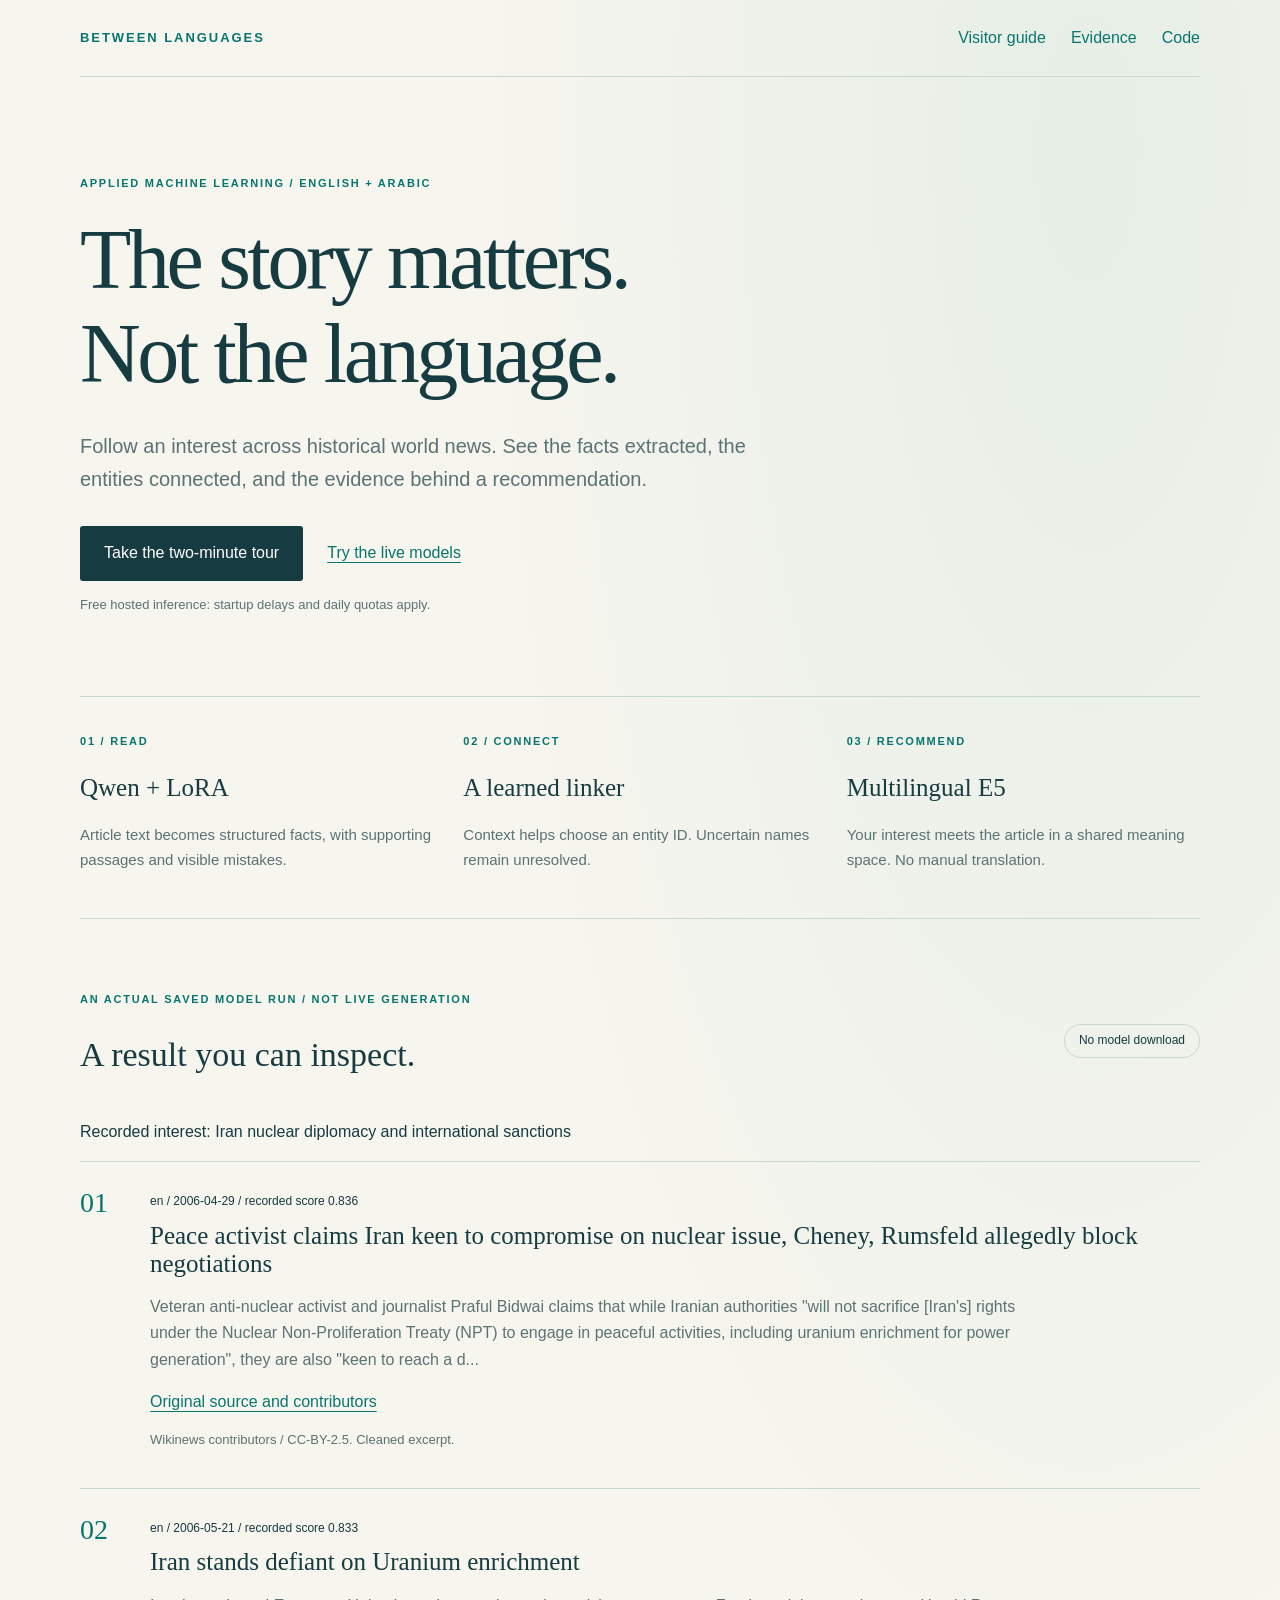
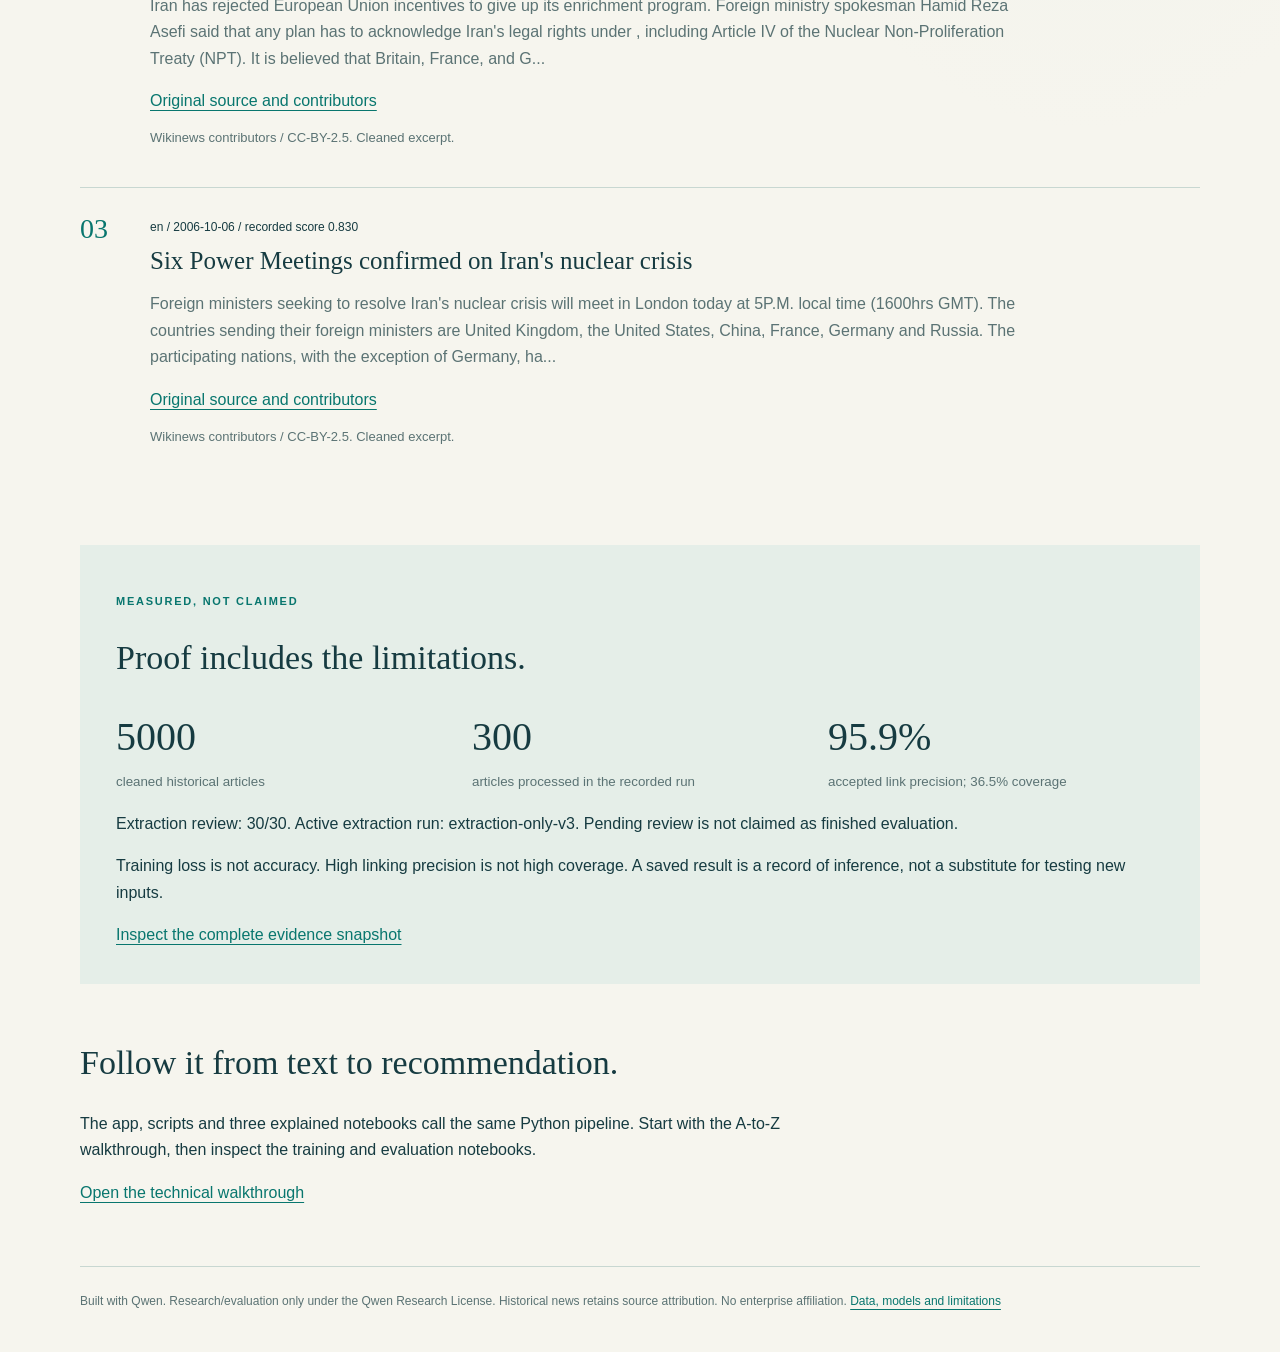
==== docs/index.html @ 4dcbdf32 "Publish evaluated multilingual news research portfolio" ====
<!doctype html>
<html lang="en"><head><meta charset="utf-8"><meta name="viewport" content="width=device-width,initial-scale=1"><meta name="description" content="A traceable English and Arabic news recommendation research project: QLoRA extraction, learned entity linking, multilingual retrieval."><title>Between Languages / News Recommender</title><link rel="stylesheet" href="site.css"></head>
<body><nav><a href="index.html" class="brand">BETWEEN LANGUAGES</a><div><a href="guide.html">Visitor guide</a><a href="evidence.json">Evidence</a><a href="https://github.com/felixhajj/multilingual-news-recommender">Code</a></div></nav>
<main><header class="hero"><p class="eyebrow">Applied machine learning / English + Arabic</p><h1>The story matters.<br>Not the language.</h1><p class="intro">Follow an interest across historical world news. See the facts extracted, the entities connected, and the evidence behind a recommendation.</p><div class="actions"><a class="button" href="guide.html">Take the two-minute tour</a><a id="live" class="secondary" href="#example">See a recorded result</a></div><p id="deployment" class="small">Research/evaluation preview. Live release status is being checked.</p></header>
<section class="route"><article><span>01 / READ</span><h2>Qwen + LoRA</h2><p>Article text becomes structured facts, with supporting passages and visible mistakes.</p></article><article><span>02 / CONNECT</span><h2>A learned linker</h2><p>Context helps choose an entity ID. Uncertain names remain unresolved.</p></article><article><span>03 / RECOMMEND</span><h2>Multilingual E5</h2><p>Your interest meets the article in a shared meaning space. No manual translation.</p></article></section>
<section id="example"><div class="section-head"><div><p class="eyebrow">An actual saved model run / not live generation</p><h2>A result you can inspect.</h2></div><span class="pill">No model download</span></div><p id="interest"></p><div id="results"><p>Loading recorded inference evidence...</p></div></section>
<section class="evidence"><p class="eyebrow">Measured, not claimed</p><h2>Proof includes the limitations.</h2><div id="numbers" class="numbers"></div><p id="status"></p><p>Training loss is not accuracy. High linking precision is not high coverage. A saved result is a record of inference, not a substitute for testing new inputs.</p><a href="evidence.json">Inspect the complete evidence snapshot</a></section>
<section class="closing"><h2>Follow it from text to recommendation.</h2><p>The app, scripts and three explained notebooks call the same Python pipeline. Start with the A-to-Z walkthrough, then inspect the training and evaluation notebooks.</p><a href="guide.html">Open the technical walkthrough</a></section></main>
<footer>Built with Qwen. Research/evaluation only under the Qwen Research License. Historical news retains source attribution. No enterprise affiliation. <a href="model-card.html">Data, models and limitations</a></footer><script src="site.js"></script></body></html>
---- docs/site.css ----
:root{--ink:#163b41;--muted:#5b7374;--paper:#f6f5ee;--teal:#08766e;--line:#c8d7d1;--wash:#e5eee8;--accent:#b8552e}*{box-sizing:border-box}html{scroll-behavior:smooth}body{margin:0;background:radial-gradient(ellipse at 85% 5%,#d7e8df80,transparent 40%),var(--paper);color:var(--ink);font-family:"Trebuchet MS",sans-serif;line-height:1.65}a{color:var(--teal);text-underline-offset:4px}nav,main,footer{max-width:1120px;margin:auto}nav{display:flex;justify-content:space-between;align-items:center;padding:25px 0;border-bottom:1px solid var(--line)}nav div{display:flex;gap:25px}nav a{text-decoration:none}.brand{letter-spacing:.15em;font-size:13px;font-weight:bold}.hero{padding:86px 0 68px;max-width:880px}.eyebrow,.route span{font-size:11px;letter-spacing:.16em;text-transform:uppercase;font-weight:bold;color:var(--teal)}h1,h2,h3{font-family:Georgia,"Times New Roman",serif;font-weight:400;line-height:1.13}h1{font-size:clamp(48px,6.6vw,84px);letter-spacing:-.04em;margin:20px 0 28px}h2{font-size:34px}h3{font-size:25px}.intro{font-size:20px;max-width:670px;color:var(--muted)}.actions{display:flex;gap:24px;align-items:center;margin-top:30px}.button{background:var(--ink);color:white;padding:14px 24px;text-decoration:none;border-radius:3px}.small{font-size:13px;color:var(--muted)}.route{display:grid;grid-template-columns:repeat(3,1fr);border-block:1px solid var(--line);gap:30px;padding:30px 0}.route h2{font-size:25px}.route p{font-size:15px;color:var(--muted)}section{margin-bottom:60px}.section-head{display:flex;align-items:center;justify-content:space-between}.pill{border:1px solid var(--line);padding:6px 14px;border-radius:30px;font-size:12px}.record{display:grid;grid-template-columns:50px 1fr;gap:20px;padding:25px 0;border-top:1px solid var(--line)}.record .position{font:28px Georgia;color:var(--teal)}.record h3{margin:8px 0 15px}.record p{color:var(--muted);max-width:880px}.record small{font-size:12px}.evidence{background:var(--wash);padding:36px}.numbers{display:grid;grid-template-columns:repeat(3,1fr);gap:20px}.number strong{display:block;font:40px Georgia;margin:8px 0}.number small{color:var(--muted)}.closing{max-width:740px}footer{padding:25px 0 40px;border-top:1px solid var(--line);font-size:12px;color:var(--muted)}.document{max-width:870px;padding:50px 0}.document h1{font-size:52px}.document h2{font-size:28px;margin-top:40px}.document table{width:100%;border-collapse:collapse;font-size:14px}.document td,.document th{padding:10px;border-bottom:1px solid var(--line);text-align:left}.document pre{overflow:auto;padding:18px;background:#e7ece6;border-radius:4px}.document code{font-family:Consolas,monospace;font-size:13px}a:focus-visible{outline:3px solid var(--accent);outline-offset:5px}@media(max-width:1180px){nav,main,footer{margin-inline:25px}}@media(max-width:650px){nav{align-items:start;gap:20px}nav div{gap:12px;flex-wrap:wrap;font-size:13px}.hero{padding:50px 0}.route,.numbers{grid-template-columns:1fr}.route{gap:10px}.route article{border-bottom:1px solid var(--line)}.section-head{display:block}.actions{align-items:start;flex-direction:column;gap:12px}.record{grid-template-columns:25px 1fr;gap:12px}.evidence{padding:24px}.document{overflow-wrap:anywhere}.document table{display:block;overflow-x:auto}}@media(prefers-reduced-motion:no-preference){.hero{animation:appear .6s ease-out}@keyframes appear{from{opacity:0;transform:translateY(12px)}to{opacity:1;transform:none}}}
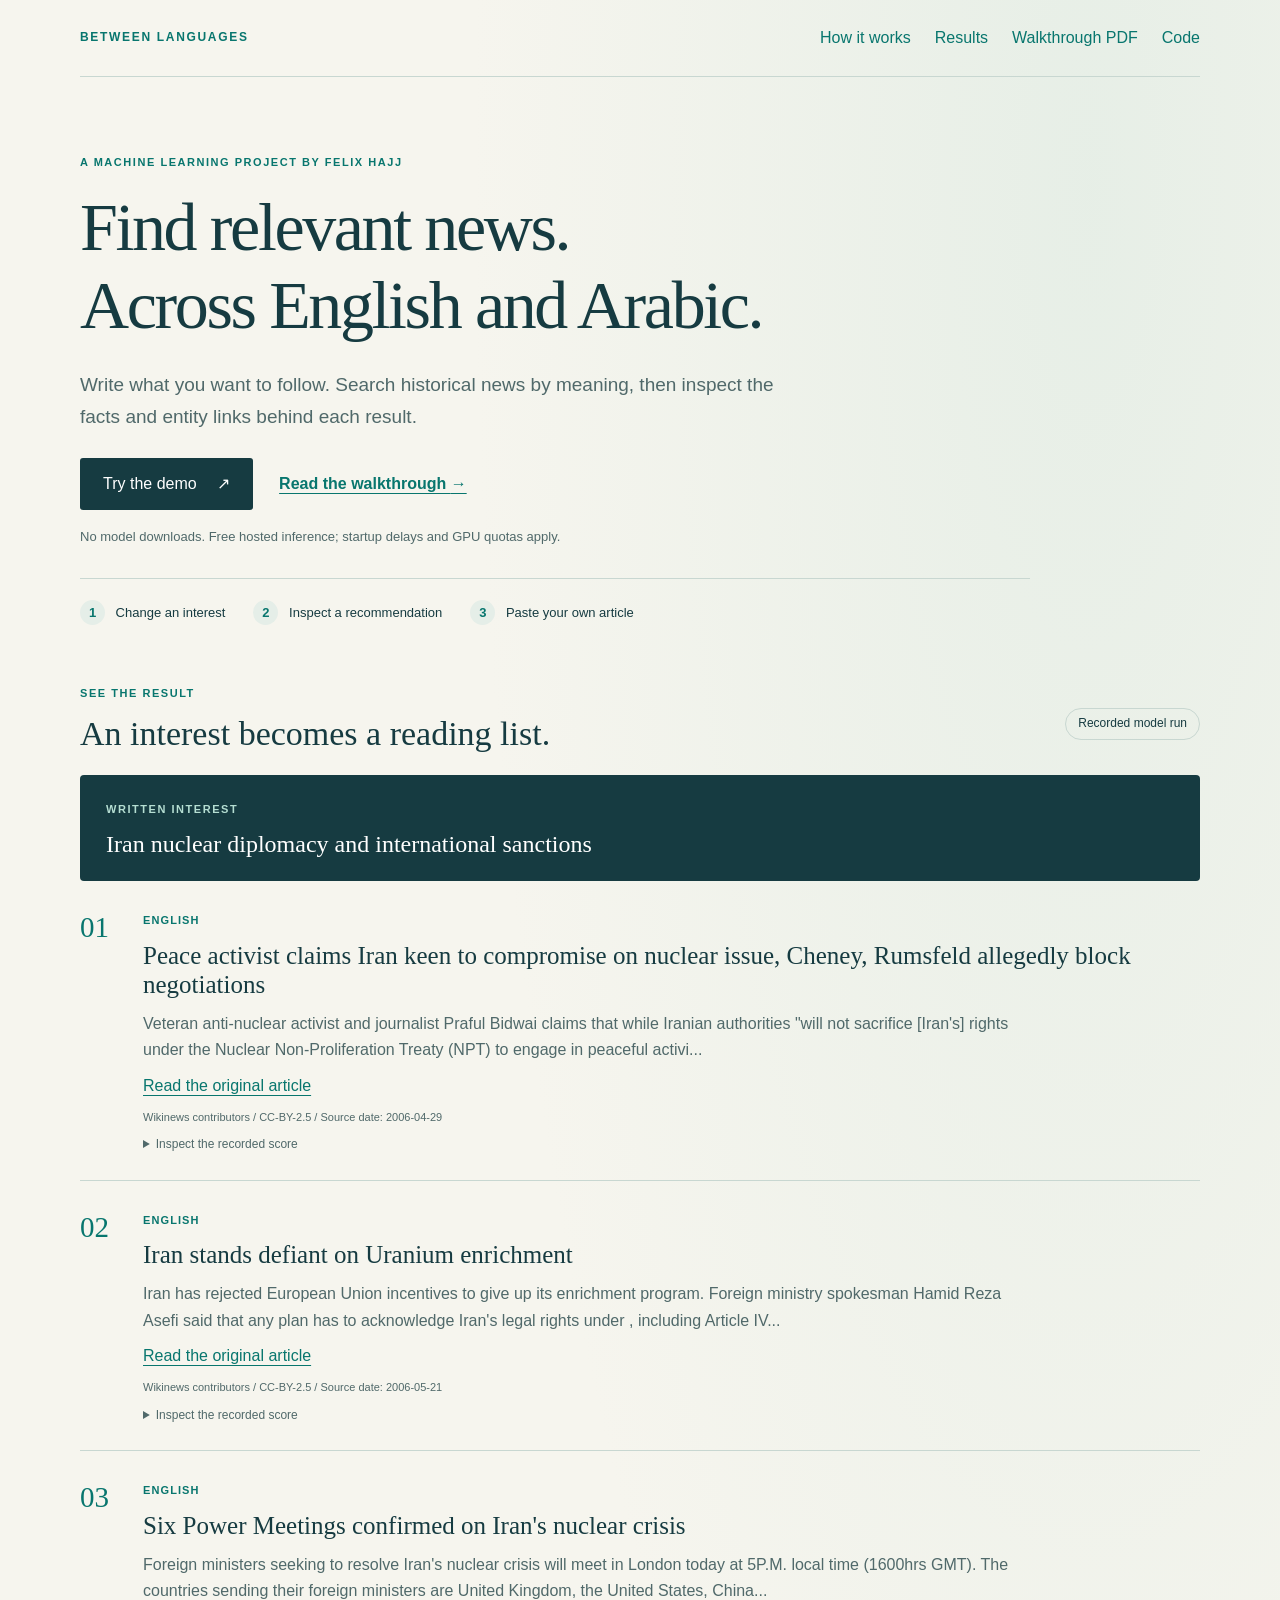
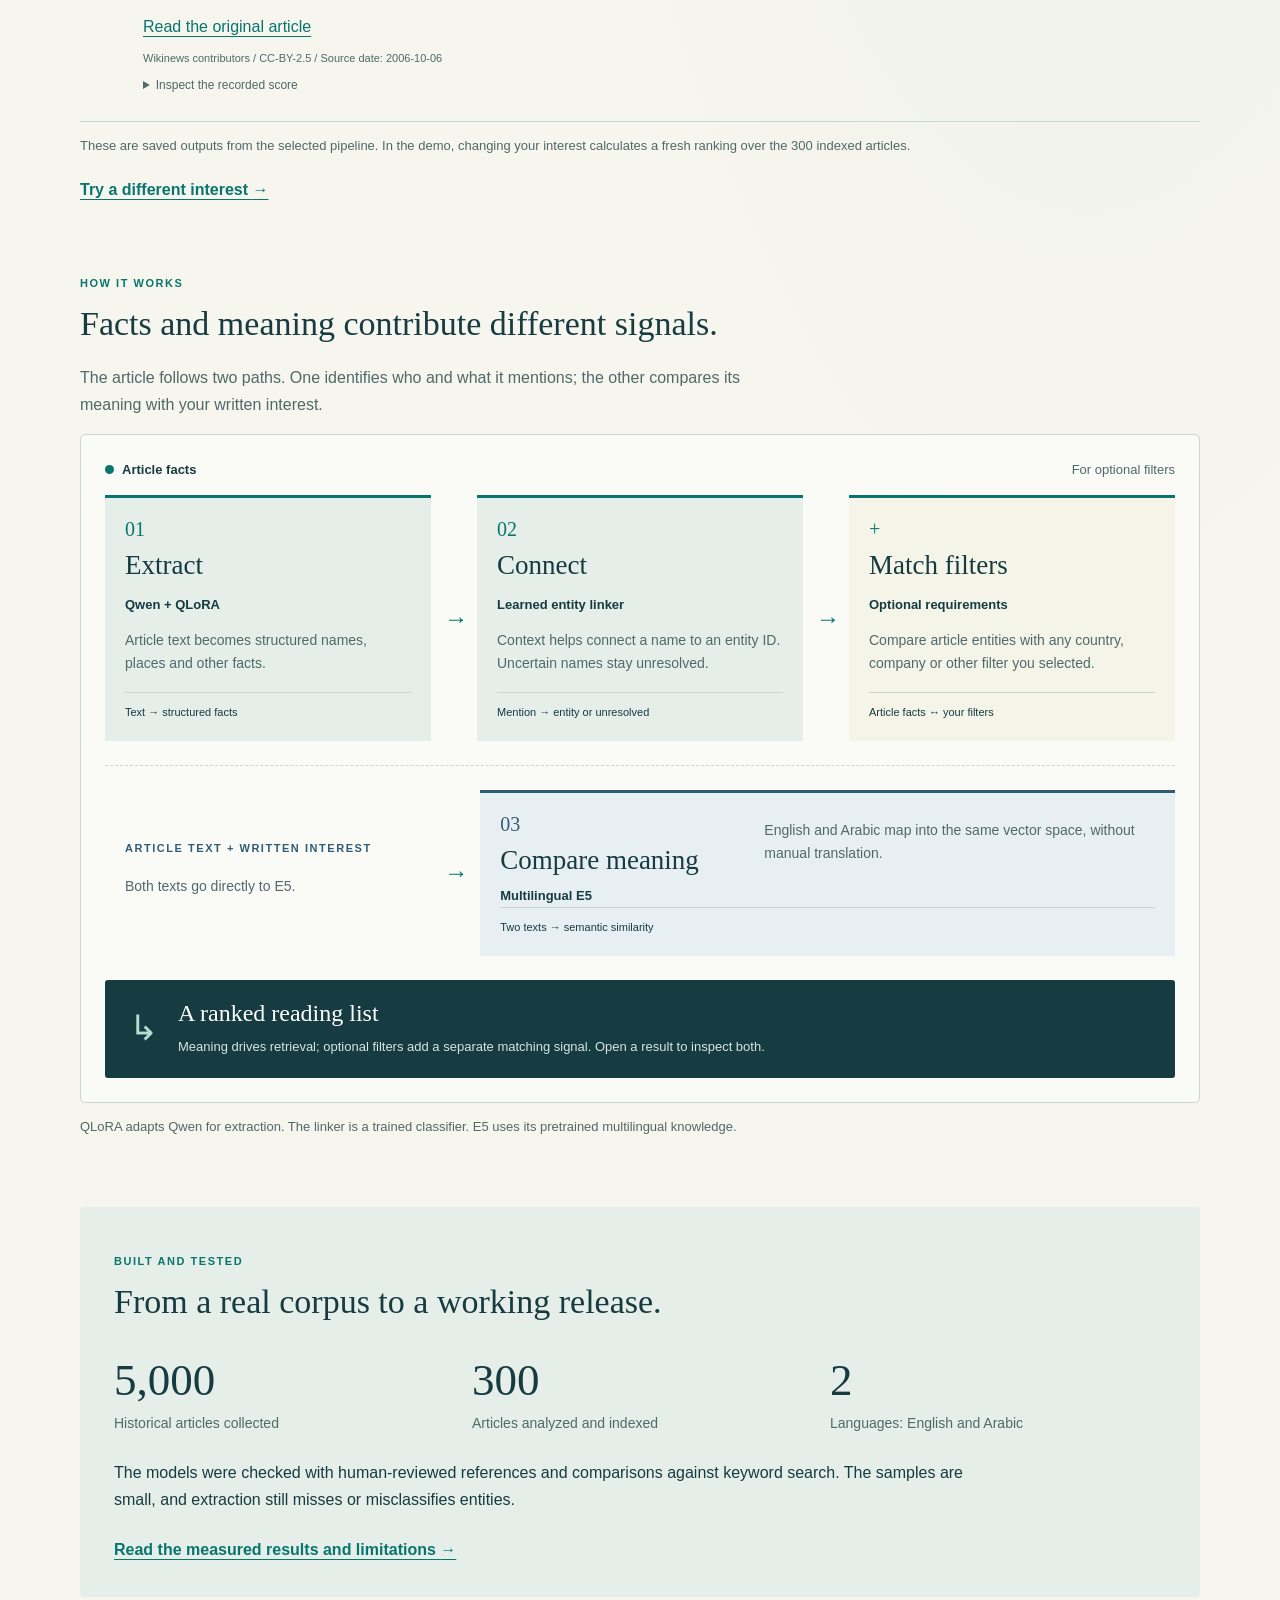
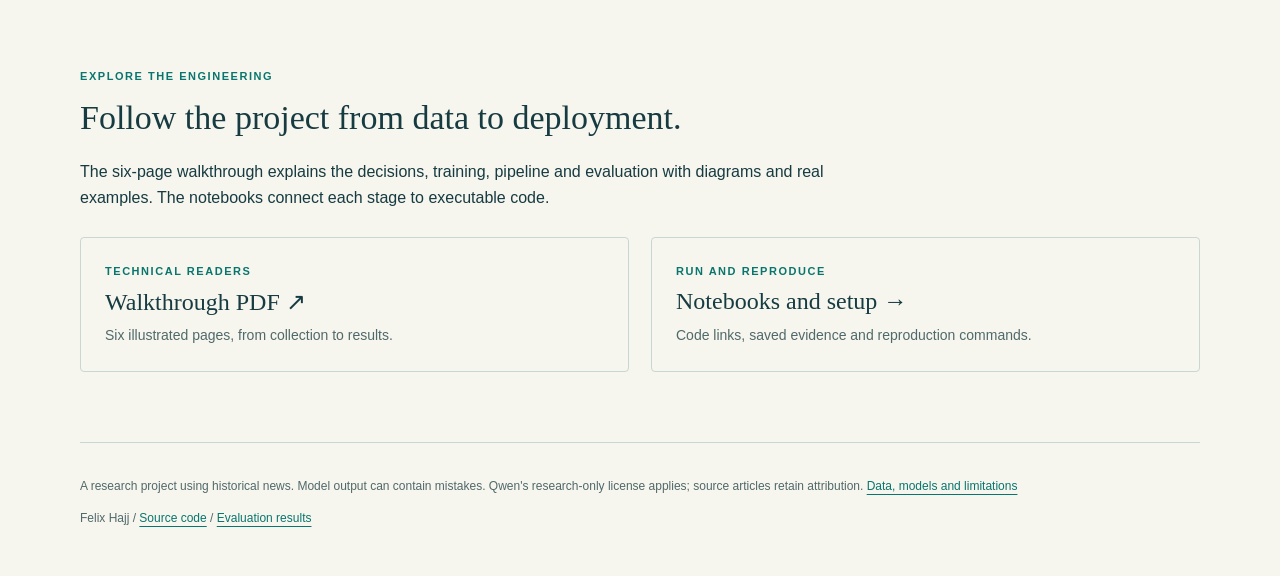
==== commit e00b3771: "Clarify visitor journey and publish evidence-grounded walkthrough" ====
--- a/docs/index.html
+++ b/docs/index.html
@@ -1,9 +1,49 @@
 <!doctype html>
-<html lang="en"><head><meta charset="utf-8"><meta name="viewport" content="width=device-width,initial-scale=1"><meta name="description" content="A traceable English and Arabic news recommendation research project: QLoRA extraction, learned entity linking, multilingual retrieval."><title>Between Languages / News Recommender</title><link rel="stylesheet" href="site.css"></head>
-<body><nav><a href="index.html" class="brand">BETWEEN LANGUAGES</a><div><a href="guide.html">Visitor guide</a><a href="evidence.json">Evidence</a><a href="https://github.com/felixhajj/multilingual-news-recommender">Code</a></div></nav>
-<main><header class="hero"><p class="eyebrow">Applied machine learning / English + Arabic</p><h1>The story matters.<br>Not the language.</h1><p class="intro">Follow an interest across historical world news. See the facts extracted, the entities connected, and the evidence behind a recommendation.</p><div class="actions"><a class="button" href="guide.html">Take the two-minute tour</a><a id="live" class="secondary" href="#example">See a recorded result</a></div><p id="deployment" class="small">Research/evaluation preview. Live release status is being checked.</p></header>
-<section class="route"><article><span>01 / READ</span><h2>Qwen + LoRA</h2><p>Article text becomes structured facts, with supporting passages and visible mistakes.</p></article><article><span>02 / CONNECT</span><h2>A learned linker</h2><p>Context helps choose an entity ID. Uncertain names remain unresolved.</p></article><article><span>03 / RECOMMEND</span><h2>Multilingual E5</h2><p>Your interest meets the article in a shared meaning space. No manual translation.</p></article></section>
-<section id="example"><div class="section-head"><div><p class="eyebrow">An actual saved model run / not live generation</p><h2>A result you can inspect.</h2></div><span class="pill">No model download</span></div><p id="interest"></p><div id="results"><p>Loading recorded inference evidence...</p></div></section>
-<section class="evidence"><p class="eyebrow">Measured, not claimed</p><h2>Proof includes the limitations.</h2><div id="numbers" class="numbers"></div><p id="status"></p><p>Training loss is not accuracy. High linking precision is not high coverage. A saved result is a record of inference, not a substitute for testing new inputs.</p><a href="evidence.json">Inspect the complete evidence snapshot</a></section>
-<section class="closing"><h2>Follow it from text to recommendation.</h2><p>The app, scripts and three explained notebooks call the same Python pipeline. Start with the A-to-Z walkthrough, then inspect the training and evaluation notebooks.</p><a href="guide.html">Open the technical walkthrough</a></section></main>
-<footer>Built with Qwen. Research/evaluation only under the Qwen Research License. Historical news retains source attribution. No enterprise affiliation. <a href="model-card.html">Data, models and limitations</a></footer><script src="site.js"></script></body></html>
+<html lang="en">
+<head>
+  <meta charset="utf-8"><meta name="viewport" content="width=device-width,initial-scale=1">
+  <meta name="description" content="An English-Arabic news recommender built with fine-tuned Qwen extraction, learned entity linking and multilingual E5 retrieval. Try the models and explore the measured results.">
+  <title>Between Languages / Multilingual News Recommender</title><link rel="stylesheet" href="site.css">
+</head>
+<body>
+<a class="skip" href="#main">Skip to content</a>
+<nav aria-label="Main navigation"><a href="index.html" class="brand">BETWEEN LANGUAGES</a><div><a href="#how">How it works</a><a href="results.html">Results</a><a href="walkthrough.pdf">Walkthrough PDF</a><a href="https://github.com/felixhajj/multilingual-news-recommender">Code</a></div></nav>
+<main id="main">
+  <header class="hero">
+    <p class="eyebrow">A machine learning project by Felix Hajj</p><h1>Find relevant news.<br>Across English and Arabic.</h1>
+    <p class="intro">Write what you want to follow. Search historical news by meaning, then inspect the facts and entity links behind each result.</p>
+    <div class="actions"><a class="button" href="https://huggingface.co/spaces/felixhajj/multilingual-news-recommender">Try the demo <span aria-hidden="true">&#8599;</span></a><a class="secondary" href="walkthrough.pdf">Read the walkthrough <span aria-hidden="true">&#8594;</span></a></div>
+    <p class="small">No model downloads. Free hosted inference; startup delays and GPU quotas apply.</p>
+    <div class="visitor-route" aria-label="What to try"><span><b>1</b> Change an interest</span><span><b>2</b> Inspect a recommendation</span><span><b>3</b> Paste your own article</span></div>
+  </header>
+  <section id="example" aria-labelledby="example-title">
+    <div class="section-head"><div><p class="eyebrow">See the result</p><h2 id="example-title">An interest becomes a reading list.</h2></div><span class="pill">Recorded model run</span></div>
+    <div class="interest-card"><span class="eyebrow">Written interest</span><p id="interest">Iran nuclear diplomacy and international sanctions</p></div>
+    <div id="results" class="recommendations">
+      <article class="record"><span class="position">01</span><div><h3>Peace activist claims Iran keen to compromise on nuclear issue, Cheney, Rumsfeld allegedly block negotiations</h3><p>A historical article returned for this interest.</p><a href="https://en.wikinews.org/wiki?curid=39534">Read the original article</a><p class="small">Wikinews contributors / CC-BY-2.5</p></div></article>
+      <article class="record"><span class="position">02</span><div><h3>Iran stands defiant on Uranium enrichment</h3><a href="https://en.wikinews.org/wiki?curid=41259">Read the original article</a><p class="small">Wikinews contributors / CC-BY-2.5</p></div></article>
+      <article class="record"><span class="position">03</span><div><h3>Six Power Meetings confirmed on Iran's nuclear crisis</h3><a href="https://en.wikinews.org/wiki?curid=51757">Read the original article</a><p class="small">Wikinews contributors / CC-BY-2.5</p></div></article>
+    </div>
+    <p class="small">These are saved outputs from the selected pipeline. In the demo, changing your interest calculates a fresh ranking over the 300 indexed articles.</p>
+    <a class="text-action" href="https://huggingface.co/spaces/felixhajj/multilingual-news-recommender">Try a different interest <span aria-hidden="true">&#8594;</span></a>
+  </section>
+  <section id="how" aria-labelledby="how-title">
+    <p class="eyebrow">How it works</p><h2 id="how-title">Facts and meaning contribute different signals.</h2><p class="section-intro">The article follows two paths. One identifies who and what it mentions; the other compares its meaning with your written interest.</p>
+    <div class="pipeline" aria-label="Article facts feed optional filter matching. Article text and the written interest independently feed E5. Both signals contribute to ranking.">
+      <div class="path-label"><span class="path-dot facts-dot"></span> Article facts <span class="small">For optional filters</span></div>
+      <div class="fact-path">
+        <article class="stage"><span class="stage-number">01</span><h3>Extract</h3><strong>Qwen + QLoRA</strong><p>Article text becomes structured names, places and other facts.</p><span class="stage-output">Text &#8594; structured facts</span></article>
+        <span class="flow-arrow" aria-hidden="true">&#8594;</span>
+        <article class="stage"><span class="stage-number">02</span><h3>Connect</h3><strong>Learned entity linker</strong><p>Context helps connect a name to an entity ID. Uncertain names stay unresolved.</p><span class="stage-output">Mention &#8594; entity or unresolved</span></article>
+        <span class="flow-arrow" aria-hidden="true">&#8594;</span>
+        <article class="stage filter-stage"><span class="stage-number">+</span><h3>Match filters</h3><strong>Optional requirements</strong><p>Compare article entities with any country, company or other filter you selected.</p><span class="stage-output">Article facts &#8596; your filters</span></article>
+      </div>
+      <div class="meaning-path"><div class="meaning-input"><span class="eyebrow">Article text + written interest</span><p>Both texts go directly to E5.</p></div><span class="flow-arrow" aria-hidden="true">&#8594;</span><article class="stage semantic-stage"><span class="stage-number">03</span><h3>Compare meaning</h3><strong>Multilingual E5</strong><p>English and Arabic map into the same vector space, without manual translation.</p><span class="stage-output">Two texts &#8594; semantic similarity</span></article></div>
+      <div class="ranking-output"><span class="merge-symbol" aria-hidden="true">&#8627;</span><div><strong>A ranked reading list</strong><p>Meaning drives retrieval; optional filters add a separate matching signal. Open a result to inspect both.</p></div></div>
+    </div><p class="small">QLoRA adapts Qwen for extraction. The linker is a trained classifier. E5 uses its pretrained multilingual knowledge.</p>
+  </section>
+  <section class="evidence" aria-labelledby="evidence-title"><p class="eyebrow">Built and tested</p><h2 id="evidence-title">From a real corpus to a working release.</h2><div class="numbers"><div class="number"><strong id="corpus-count">5,000</strong><span>Historical articles collected</span></div><div class="number"><strong id="release-count">300</strong><span>Articles analyzed and indexed</span></div><div class="number"><strong>2</strong><span>Languages: English and Arabic</span></div></div><p>The models were checked with human-reviewed references and comparisons against keyword search. The samples are small, and extraction still misses or misclassifies entities.</p><a class="text-action" href="results.html">Read the measured results and limitations <span aria-hidden="true">&#8594;</span></a></section>
+  <section class="closing" aria-labelledby="explore-title"><p class="eyebrow">Explore the engineering</p><h2 id="explore-title">Follow the project from data to deployment.</h2><p>The six-page walkthrough explains the decisions, training, pipeline and evaluation with diagrams and real examples. The notebooks connect each stage to executable code.</p><div class="explore-grid"><a class="explore-card" href="walkthrough.pdf"><span class="eyebrow">Technical readers</span><strong>Walkthrough PDF <span aria-hidden="true">&#8599;</span></strong><span>Six illustrated pages, from collection to results.</span></a><a class="explore-card" href="guide.html"><span class="eyebrow">Run and reproduce</span><strong>Notebooks and setup <span aria-hidden="true">&#8594;</span></strong><span>Code links, saved evidence and reproduction commands.</span></a></div></section>
+</main>
+<footer><p>A research project using historical news. Model output can contain mistakes. Qwen's research-only license applies; source articles retain attribution. <a href="model-card.html">Data, models and limitations</a></p><p>Felix Hajj / <a href="https://github.com/felixhajj/multilingual-news-recommender">Source code</a> / <a href="results.html">Evaluation results</a></p></footer><script src="site.js"></script>
+</body></html>
--- a/docs/site.css
+++ b/docs/site.css
@@ -1 +1 @@
-:root{--ink:#163b41;--muted:#5b7374;--paper:#f6f5ee;--teal:#08766e;--line:#c8d7d1;--wash:#e5eee8;--accent:#b8552e}*{box-sizing:border-box}html{scroll-behavior:smooth}body{margin:0;background:radial-gradient(ellipse at 85% 5%,#d7e8df80,transparent 40%),var(--paper);color:var(--ink);font-family:"Trebuchet MS",sans-serif;line-height:1.65}a{color:var(--teal);text-underline-offset:4px}nav,main,footer{max-width:1120px;margin:auto}nav{display:flex;justify-content:space-between;align-items:center;padding:25px 0;border-bottom:1px solid var(--line)}nav div{display:flex;gap:25px}nav a{text-decoration:none}.brand{letter-spacing:.15em;font-size:13px;font-weight:bold}.hero{padding:86px 0 68px;max-width:880px}.eyebrow,.route span{font-size:11px;letter-spacing:.16em;text-transform:uppercase;font-weight:bold;color:var(--teal)}h1,h2,h3{font-family:Georgia,"Times New Roman",serif;font-weight:400;line-height:1.13}h1{font-size:clamp(48px,6.6vw,84px);letter-spacing:-.04em;margin:20px 0 28px}h2{font-size:34px}h3{font-size:25px}.intro{font-size:20px;max-width:670px;color:var(--muted)}.actions{display:flex;gap:24px;align-items:center;margin-top:30px}.button{background:var(--ink);color:white;padding:14px 24px;text-decoration:none;border-radius:3px}.small{font-size:13px;color:var(--muted)}.route{display:grid;grid-template-columns:repeat(3,1fr);border-block:1px solid var(--line);gap:30px;padding:30px 0}.route h2{font-size:25px}.route p{font-size:15px;color:var(--muted)}section{margin-bottom:60px}.section-head{display:flex;align-items:center;justify-content:space-between}.pill{border:1px solid var(--line);padding:6px 14px;border-radius:30px;font-size:12px}.record{display:grid;grid-template-columns:50px 1fr;gap:20px;padding:25px 0;border-top:1px solid var(--line)}.record .position{font:28px Georgia;color:var(--teal)}.record h3{margin:8px 0 15px}.record p{color:var(--muted);max-width:880px}.record small{font-size:12px}.evidence{background:var(--wash);padding:36px}.numbers{display:grid;grid-template-columns:repeat(3,1fr);gap:20px}.number strong{display:block;font:40px Georgia;margin:8px 0}.number small{color:var(--muted)}.closing{max-width:740px}footer{padding:25px 0 40px;border-top:1px solid var(--line);font-size:12px;color:var(--muted)}.document{max-width:870px;padding:50px 0}.document h1{font-size:52px}.document h2{font-size:28px;margin-top:40px}.document table{width:100%;border-collapse:collapse;font-size:14px}.document td,.document th{padding:10px;border-bottom:1px solid var(--line);text-align:left}.document pre{overflow:auto;padding:18px;background:#e7ece6;border-radius:4px}.document code{font-family:Consolas,monospace;font-size:13px}a:focus-visible{outline:3px solid var(--accent);outline-offset:5px}@media(max-width:1180px){nav,main,footer{margin-inline:25px}}@media(max-width:650px){nav{align-items:start;gap:20px}nav div{gap:12px;flex-wrap:wrap;font-size:13px}.hero{padding:50px 0}.route,.numbers{grid-template-columns:1fr}.route{gap:10px}.route article{border-bottom:1px solid var(--line)}.section-head{display:block}.actions{align-items:start;flex-direction:column;gap:12px}.record{grid-template-columns:25px 1fr;gap:12px}.evidence{padding:24px}.document{overflow-wrap:anywhere}.document table{display:block;overflow-x:auto}}@media(prefers-reduced-motion:no-preference){.hero{animation:appear .6s ease-out}@keyframes appear{from{opacity:0;transform:translateY(12px)}to{opacity:1;transform:none}}}
+:root{--ink:#163b41;--muted:#50696a;--paper:#f6f5ee;--teal:#08766e;--line:#c8d7d1;--wash:#e5eee8;--accent:#a44725;--semantic:#315c75;--semantic-wash:#e8eff3}*{box-sizing:border-box}html{scroll-behavior:smooth;scroll-padding-top:24px}body{margin:0;background:radial-gradient(ellipse at 85% 5%,#d7e8df80,transparent 40%),var(--paper);color:var(--ink);font-family:"Trebuchet MS",sans-serif;line-height:1.65}a{color:var(--teal);text-underline-offset:4px}nav,main,footer{max-width:1120px;margin:auto}nav{display:flex;justify-content:space-between;align-items:center;gap:25px;padding:25px 0;border-bottom:1px solid var(--line)}nav div{display:flex;gap:24px;flex-wrap:wrap}nav a{text-decoration:none}.brand{letter-spacing:.14em;font-size:12px;font-weight:bold}.hero{padding:65px 0 48px;max-width:950px}.eyebrow{font-size:11px;letter-spacing:.14em;text-transform:uppercase;font-weight:bold;color:var(--teal)}h1,h2,h3{font-family:Georgia,"Times New Roman",serif;font-weight:400;line-height:1.16}h1{font-size:clamp(39px,5.7vw,68px);letter-spacing:-.035em;margin:16px 0 24px}h2{font-size:34px;margin:12px 0 22px}h3{font-size:25px}.intro{font-size:19px;max-width:700px;color:var(--muted)}.actions{display:flex;gap:26px;align-items:center;margin:26px 0 16px}.button{background:var(--ink);color:white;padding:13px 23px;text-decoration:none;border-radius:3px;white-space:nowrap}.button span{margin-left:16px}.secondary{font-weight:bold}.small{font-size:13px;color:var(--muted)}.visitor-route{display:flex;gap:28px;flex-wrap:wrap;border-top:1px solid var(--line);margin-top:30px;padding-top:21px;font-size:13px}.visitor-route b{display:inline-grid;place-items:center;background:var(--wash);width:25px;height:25px;border-radius:50%;margin-right:7px;color:var(--teal)}section{margin-bottom:70px}.section-head{display:flex;gap:20px;align-items:center;justify-content:space-between}.pill{border:1px solid var(--line);padding:5px 12px;border-radius:30px;font-size:12px;white-space:nowrap}.interest-card{background:var(--ink);color:white;padding:20px 26px;border-radius:4px}.interest-card .eyebrow{color:#b5ded2}.interest-card p{font:24px/1.4 Georgia,serif;margin:6px 0 0}.record{display:grid;grid-template-columns:45px 1fr;gap:18px;padding:25px 0;border-bottom:1px solid var(--line)}.record .position{font:29px Georgia;color:var(--teal);padding-top:5px}.record h3{margin:8px 0 12px;font-size:25px}.record p{color:var(--muted);max-width:890px;margin:9px 0}.record small{font-size:11px;letter-spacing:.1em;color:var(--teal);font-weight:bold}.record .attribution{font-size:11px}.score-detail{font-size:12px;margin-top:8px}.score-detail summary{cursor:pointer;color:var(--muted)}.score-detail p{max-width:760px}.text-action{font-weight:bold;display:inline-block;margin-top:8px}.section-intro{max-width:720px;color:var(--muted)}.pipeline{border:1px solid var(--line);border-radius:5px;padding:24px;background:#ffffff70}.path-label{display:flex;gap:8px;align-items:center;font-size:13px;font-weight:bold;margin-bottom:15px}.path-label .small{margin-left:auto;font-weight:normal}.path-dot{width:9px;height:9px;border-radius:50%;display:inline-block}.facts-dot{background:var(--teal)}.fact-path{display:grid;grid-template-columns:1fr 20px 1fr 20px 1fr;gap:13px;align-items:stretch}.stage{padding:20px;background:var(--wash);border-top:3px solid var(--teal);position:relative;min-width:0}.stage-number{display:block;font:20px Georgia;color:var(--teal)}.stage h3{font-size:27px;margin:9px 0}.stage strong{font-size:13px}.stage p{font-size:14px;line-height:1.6;color:var(--muted);margin:12px 0 18px}.stage-output{display:block;border-top:1px solid var(--line);padding-top:10px;font-size:11px}.flow-arrow{align-self:center;text-align:center;color:var(--teal);font-size:24px}.filter-stage{background:#f4f4e9}.meaning-path{display:grid;grid-template-columns:1fr 20px 2.15fr;align-items:center;gap:16px;border-top:1px dashed var(--line);margin-top:24px;padding-top:24px}.meaning-input{padding:18px 20px}.meaning-input p{font-size:14px;color:var(--muted)}.meaning-input .eyebrow{color:var(--semantic)}.semantic-stage{background:var(--semantic-wash);border-top-color:var(--semantic);display:grid;grid-template-columns:1fr 1.6fr;column-gap:20px}.semantic-stage .stage-number{color:var(--semantic);grid-row:1}.semantic-stage h3{grid-column:1}.semantic-stage strong{grid-column:1}.semantic-stage p{grid-column:2;grid-row:1/4;margin:6px 0}.semantic-stage .stage-output{grid-column:1/3}.ranking-output{background:var(--ink);color:white;display:flex;align-items:center;gap:20px;padding:20px 24px;margin-top:24px;border-radius:3px}.ranking-output strong{font:24px Georgia}.ranking-output p{font-size:13px;color:#d6e5e1;margin:7px 0 0}.merge-symbol{font:35px Georgia;color:#b5ded2}.evidence{background:var(--wash);padding:34px;border-radius:4px}.evidence>p:not(.eyebrow){max-width:850px}.numbers{display:grid;grid-template-columns:repeat(3,1fr);gap:22px;margin-bottom:24px}.number strong{display:block;font:45px Georgia;margin:10px 0 4px}.number span{color:var(--muted);font-size:14px}.closing>p{max-width:750px}.explore-grid{display:grid;grid-template-columns:1fr 1fr;gap:22px;margin-top:25px}.explore-card{border:1px solid var(--line);border-radius:4px;padding:24px;display:grid;gap:8px;text-decoration:none}.explore-card strong{font:24px Georgia;color:var(--ink)}.explore-card>span:last-child{font-size:14px;color:var(--muted)}.explore-card:hover{background:var(--wash)}footer{padding:22px 0 35px;border-top:1px solid var(--line);font-size:12px;color:var(--muted)}footer p{max-width:950px}.document{max-width:900px;padding:45px 0}.document h1{font-size:48px}.document h2{font-size:27px;margin-top:35px}.document h3{font-size:22px}.document table{width:100%;border-collapse:collapse;font-size:14px;line-height:1.5}.document td,.document th{padding:11px;border-bottom:1px solid var(--line);text-align:left}.document th{background:var(--wash)}.document pre{overflow:auto;padding:18px;background:#e7ece6;border-radius:4px}.document code{font-family:Consolas,monospace;font-size:13px}.document blockquote{border-left:3px solid var(--teal);margin:20px 0;padding:1px 20px;color:var(--muted)}a:focus-visible,summary:focus-visible{outline:3px solid var(--accent);outline-offset:5px}.skip{position:absolute;left:20px;top:-60px;background:var(--ink);color:white;padding:10px 20px;z-index:10}.skip:focus{top:10px}@media(max-width:1180px){nav,main,footer{margin-inline:25px}}@media(max-width:760px){nav{align-items:start;gap:18px}nav div{gap:10px 16px;font-size:12px;max-width:65%}.hero{padding:38px 0 34px}.intro{font-size:17px}.fact-path{grid-template-columns:1fr}.flow-arrow{transform:rotate(90deg);margin:0}.meaning-path{grid-template-columns:1fr}.meaning-input{padding:10px 0 0}.semantic-stage{display:block}.semantic-stage p{margin:12px 0}.numbers{gap:14px}.number strong{font-size:36px}.number span{font-size:12px}.section-head{align-items:start;flex-direction:column;gap:0}.section-head .pill{margin:0 0 18px}.visitor-route{gap:10px 18px}.explore-grid{grid-template-columns:1fr}.evidence{padding:25px}.pipeline{padding:18px}.path-label{flex-wrap:wrap}.path-label .small{margin-left:0}.document{overflow-wrap:anywhere}.document table{display:block;overflow-x:auto}section{margin-bottom:50px}}@media(max-width:450px){nav,main,footer{margin-inline:20px}h1{font-size:39px}h2{font-size:29px}.actions{gap:15px;align-items:start;flex-direction:column}.record{grid-template-columns:24px 1fr;gap:12px}.record h3{font-size:22px}.record .position{font-size:24px}.interest-card{padding:18px}.interest-card p{font-size:21px}.numbers{grid-template-columns:1fr}.number{display:flex;align-items:center;gap:18px}.number strong{min-width:90px;font-size:34px}.number span{font-size:13px}.ranking-output{padding:18px;gap:13px}.document h1{font-size:38px}}@media(prefers-reduced-motion:no-preference){.hero{animation:appear .5s ease-out}@keyframes appear{from{opacity:0;transform:translateY(9px)}to{opacity:1;transform:none}}}@media(prefers-reduced-motion:reduce){html{scroll-behavior:auto}}
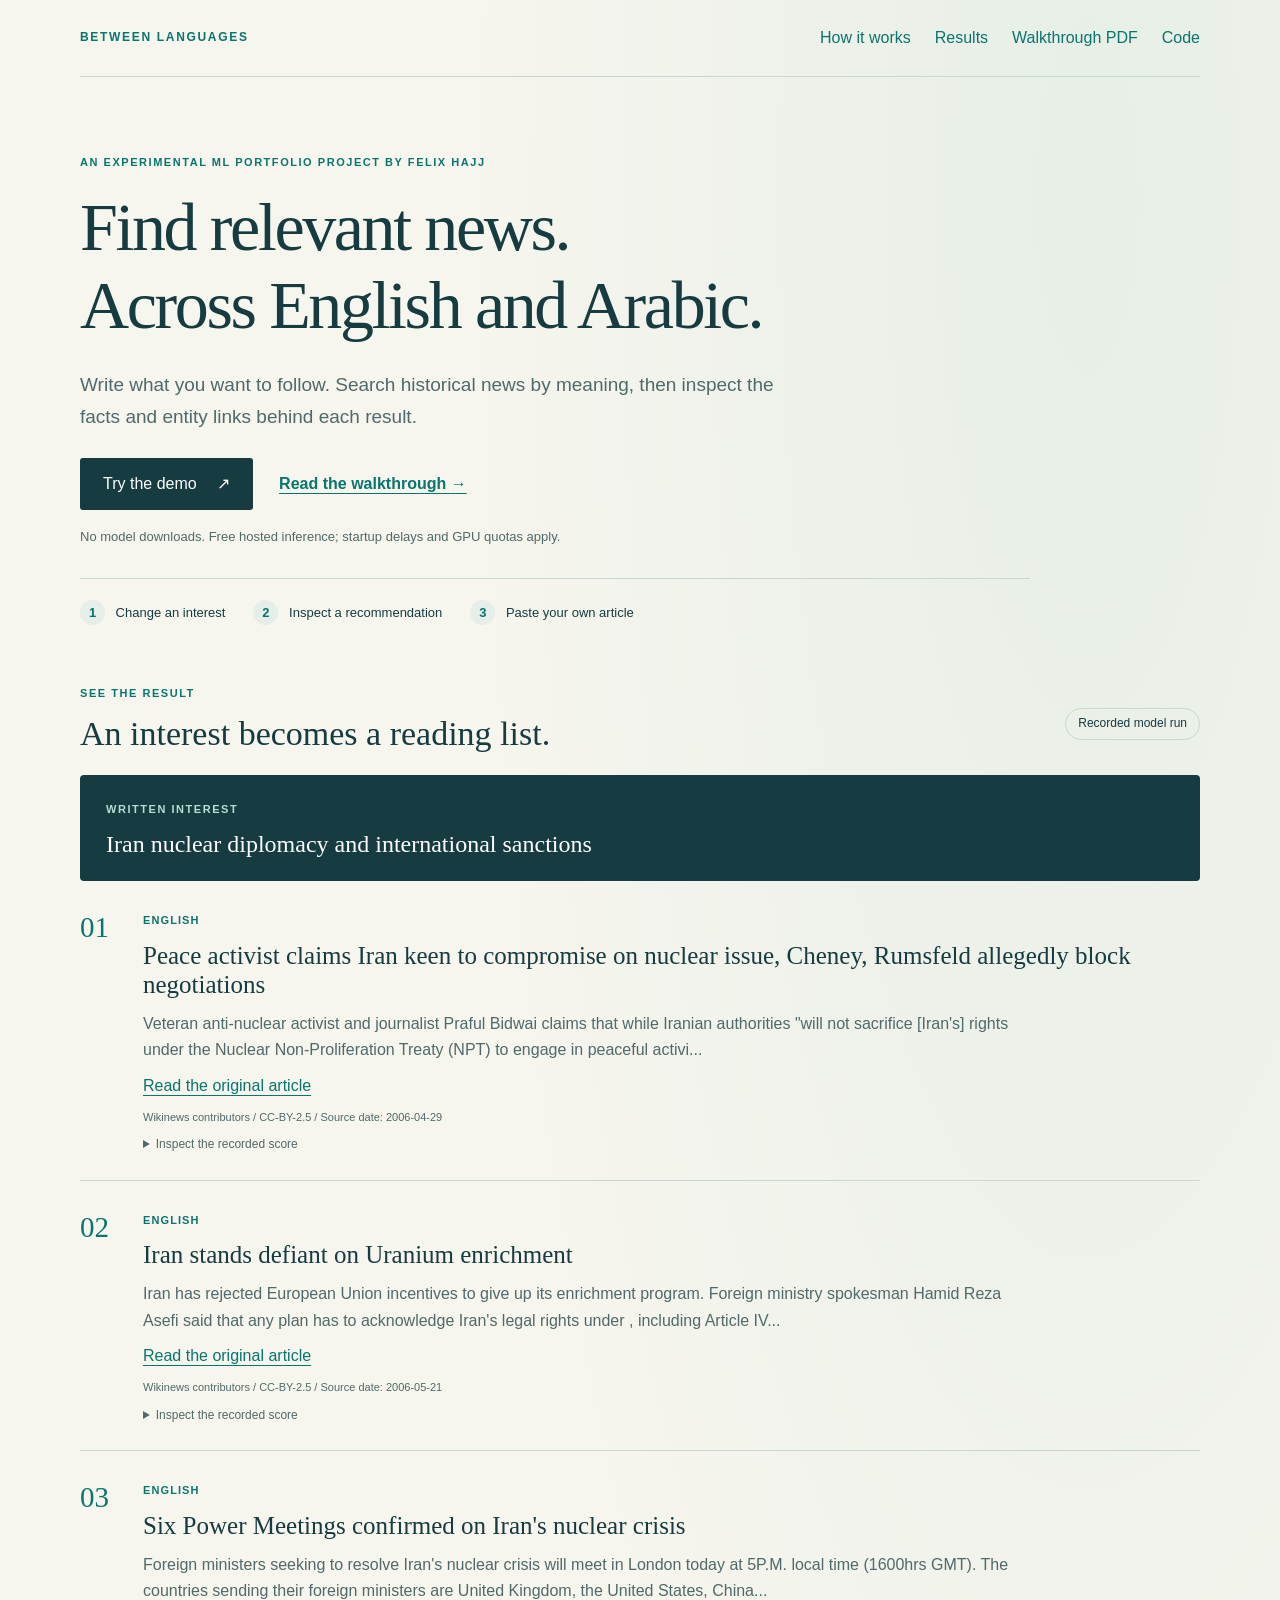
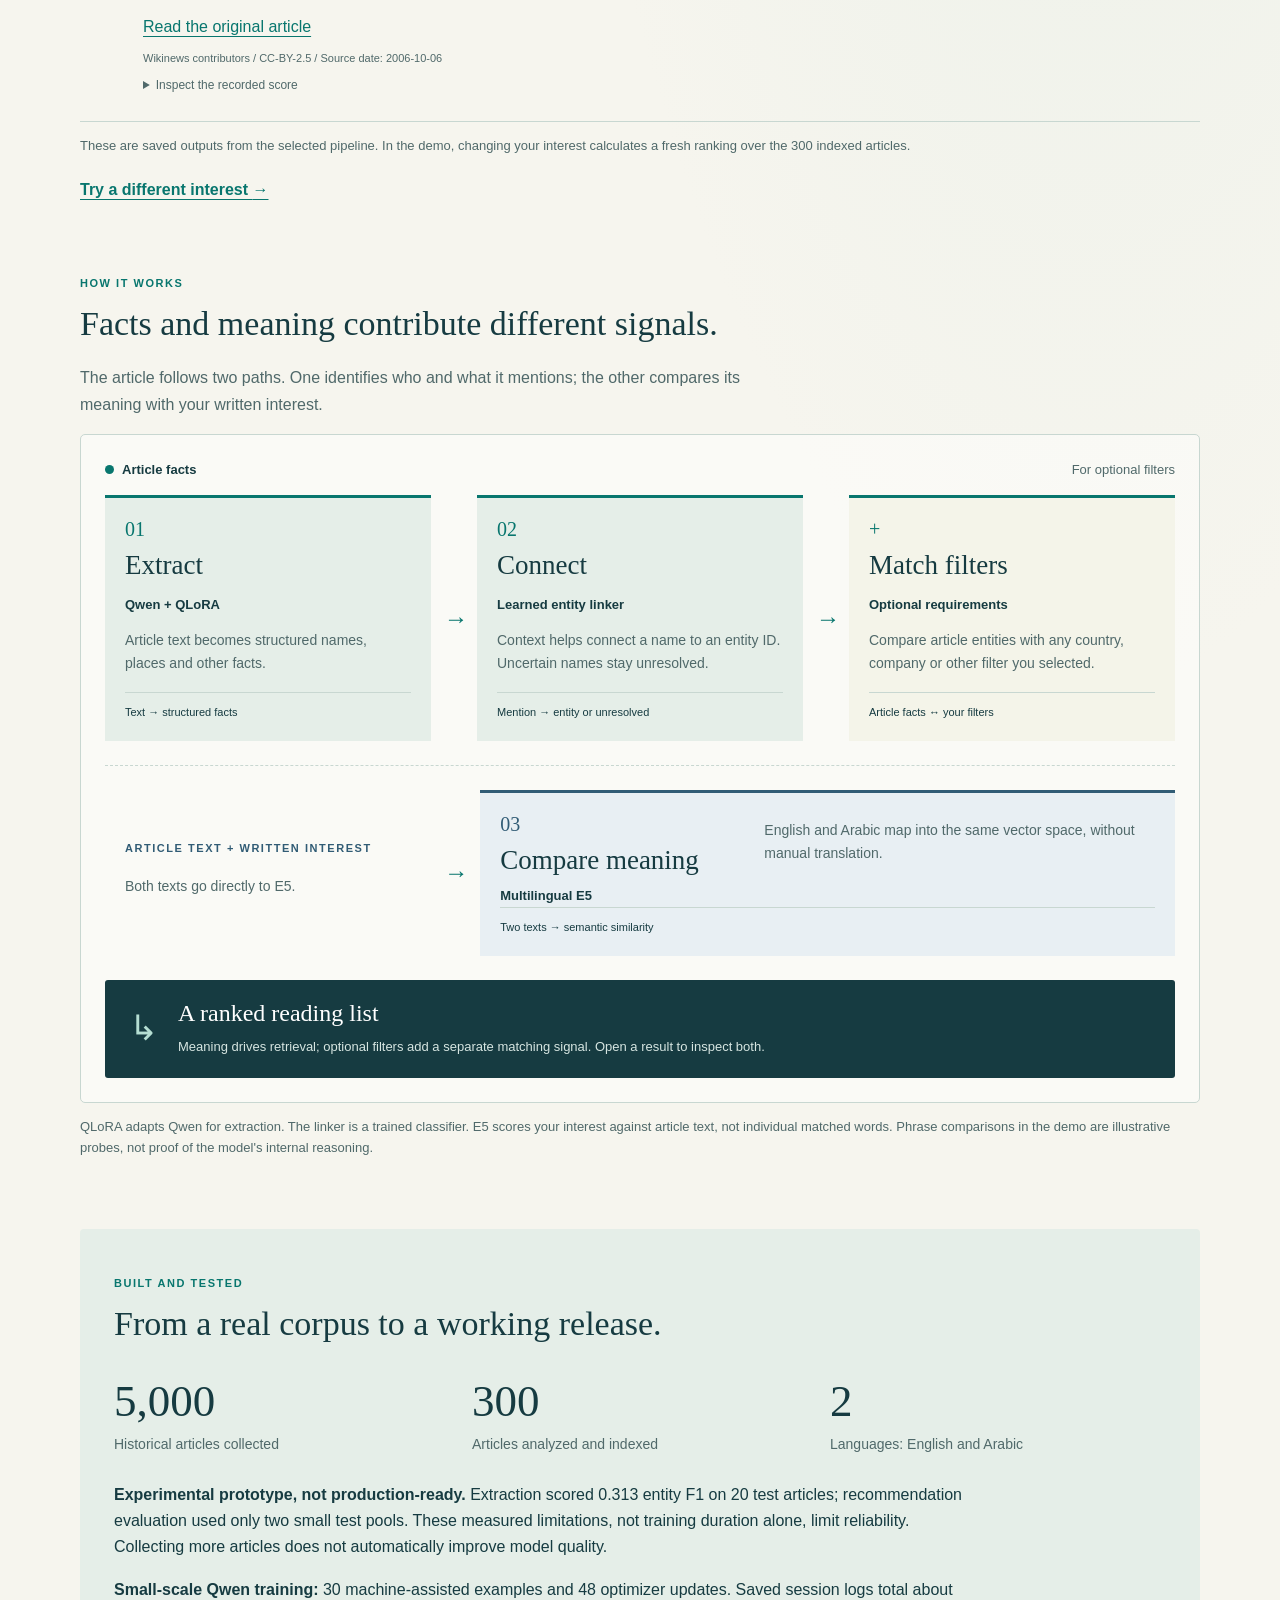
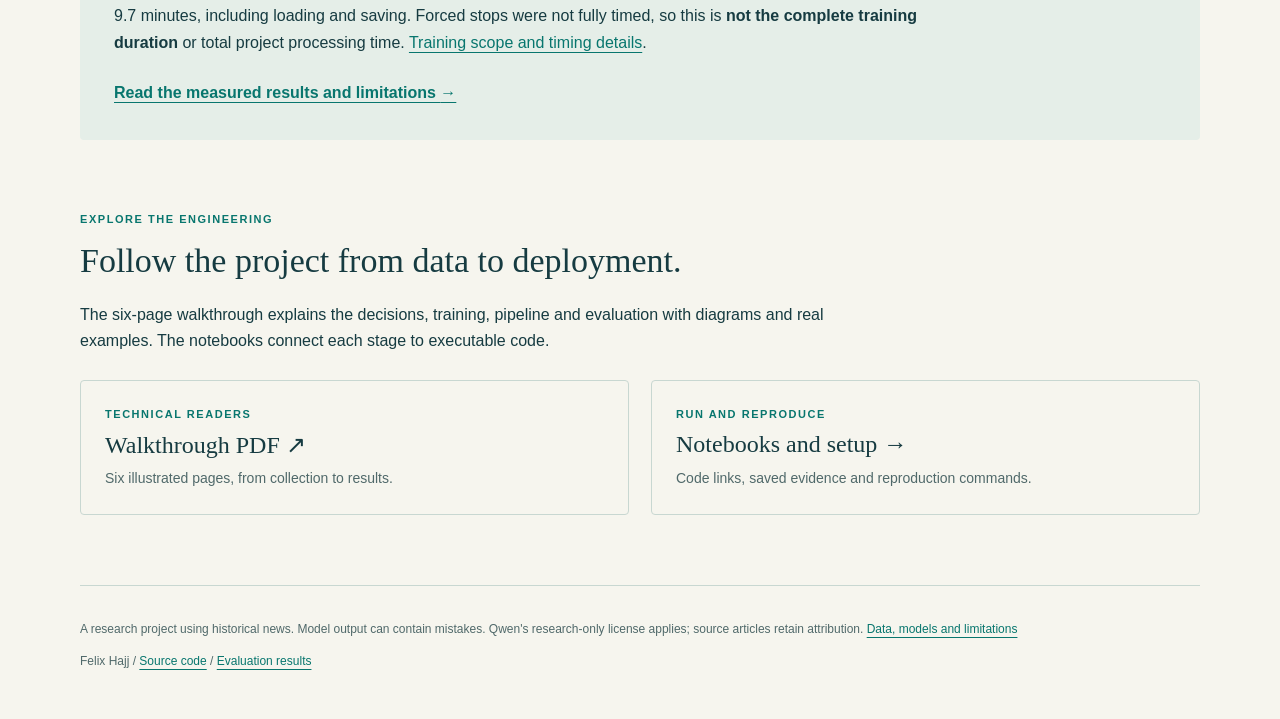
==== commit 4b188e11: "Summarize partial training runtime and experimental limitations" ====
--- a/docs/index.html
+++ b/docs/index.html
@@ -10,7 +10,7 @@
 <nav aria-label="Main navigation"><a href="index.html" class="brand">BETWEEN LANGUAGES</a><div><a href="#how">How it works</a><a href="results.html">Results</a><a href="walkthrough.pdf">Walkthrough PDF</a><a href="https://github.com/felixhajj/multilingual-news-recommender">Code</a></div></nav>
 <main id="main">
   <header class="hero">
-    <p class="eyebrow">A machine learning project by Felix Hajj</p><h1>Find relevant news.<br>Across English and Arabic.</h1>
+    <p class="eyebrow">An experimental ML portfolio project by Felix Hajj</p><h1>Find relevant news.<br>Across English and Arabic.</h1>
     <p class="intro">Write what you want to follow. Search historical news by meaning, then inspect the facts and entity links behind each result.</p>
     <div class="actions"><a class="button" href="https://huggingface.co/spaces/felixhajj/multilingual-news-recommender">Try the demo <span aria-hidden="true">&#8599;</span></a><a class="secondary" href="walkthrough.pdf">Read the walkthrough <span aria-hidden="true">&#8594;</span></a></div>
     <p class="small">No model downloads. Free hosted inference; startup delays and GPU quotas apply.</p>
@@ -40,9 +40,9 @@
       </div>
       <div class="meaning-path"><div class="meaning-input"><span class="eyebrow">Article text + written interest</span><p>Both texts go directly to E5.</p></div><span class="flow-arrow" aria-hidden="true">&#8594;</span><article class="stage semantic-stage"><span class="stage-number">03</span><h3>Compare meaning</h3><strong>Multilingual E5</strong><p>English and Arabic map into the same vector space, without manual translation.</p><span class="stage-output">Two texts &#8594; semantic similarity</span></article></div>
       <div class="ranking-output"><span class="merge-symbol" aria-hidden="true">&#8627;</span><div><strong>A ranked reading list</strong><p>Meaning drives retrieval; optional filters add a separate matching signal. Open a result to inspect both.</p></div></div>
-    </div><p class="small">QLoRA adapts Qwen for extraction. The linker is a trained classifier. E5 uses its pretrained multilingual knowledge.</p>
+    </div><p class="small">QLoRA adapts Qwen for extraction. The linker is a trained classifier. E5 scores your interest against article text, not individual matched words. Phrase comparisons in the demo are illustrative probes, not proof of the model's internal reasoning.</p>
   </section>
-  <section class="evidence" aria-labelledby="evidence-title"><p class="eyebrow">Built and tested</p><h2 id="evidence-title">From a real corpus to a working release.</h2><div class="numbers"><div class="number"><strong id="corpus-count">5,000</strong><span>Historical articles collected</span></div><div class="number"><strong id="release-count">300</strong><span>Articles analyzed and indexed</span></div><div class="number"><strong>2</strong><span>Languages: English and Arabic</span></div></div><p>The models were checked with human-reviewed references and comparisons against keyword search. The samples are small, and extraction still misses or misclassifies entities.</p><a class="text-action" href="results.html">Read the measured results and limitations <span aria-hidden="true">&#8594;</span></a></section>
+  <section class="evidence" aria-labelledby="evidence-title"><p class="eyebrow">Built and tested</p><h2 id="evidence-title">From a real corpus to a working release.</h2><div class="numbers"><div class="number"><strong id="corpus-count">5,000</strong><span>Historical articles collected</span></div><div class="number"><strong id="release-count">300</strong><span>Articles analyzed and indexed</span></div><div class="number"><strong>2</strong><span>Languages: English and Arabic</span></div></div><p><strong>Experimental prototype, not production-ready.</strong> Extraction scored 0.313 entity F1 on 20 test articles; recommendation evaluation used only two small test pools. These measured limitations, not training duration alone, limit reliability. Collecting more articles does not automatically improve model quality.</p><p><strong>Small-scale Qwen training:</strong> 30 machine-assisted examples and 48 optimizer updates. Saved session logs total about 9.7 minutes, including loading and saving. Forced stops were not fully timed, so this is <strong>not the complete training duration</strong> or total project processing time. <a href="results.html#training-scope-and-time">Training scope and timing details</a>.</p><a class="text-action" href="results.html">Read the measured results and limitations <span aria-hidden="true">&#8594;</span></a></section>
   <section class="closing" aria-labelledby="explore-title"><p class="eyebrow">Explore the engineering</p><h2 id="explore-title">Follow the project from data to deployment.</h2><p>The six-page walkthrough explains the decisions, training, pipeline and evaluation with diagrams and real examples. The notebooks connect each stage to executable code.</p><div class="explore-grid"><a class="explore-card" href="walkthrough.pdf"><span class="eyebrow">Technical readers</span><strong>Walkthrough PDF <span aria-hidden="true">&#8599;</span></strong><span>Six illustrated pages, from collection to results.</span></a><a class="explore-card" href="guide.html"><span class="eyebrow">Run and reproduce</span><strong>Notebooks and setup <span aria-hidden="true">&#8594;</span></strong><span>Code links, saved evidence and reproduction commands.</span></a></div></section>
 </main>
 <footer><p>A research project using historical news. Model output can contain mistakes. Qwen's research-only license applies; source articles retain attribution. <a href="model-card.html">Data, models and limitations</a></p><p>Felix Hajj / <a href="https://github.com/felixhajj/multilingual-news-recommender">Source code</a> / <a href="results.html">Evaluation results</a></p></footer><script src="site.js"></script>
--- a/docs/site.css
+++ b/docs/site.css
@@ -1 +1,2 @@
 :root{--ink:#163b41;--muted:#50696a;--paper:#f6f5ee;--teal:#08766e;--line:#c8d7d1;--wash:#e5eee8;--accent:#a44725;--semantic:#315c75;--semantic-wash:#e8eff3}*{box-sizing:border-box}html{scroll-behavior:smooth;scroll-padding-top:24px}body{margin:0;background:radial-gradient(ellipse at 85% 5%,#d7e8df80,transparent 40%),var(--paper);color:var(--ink);font-family:"Trebuchet MS",sans-serif;line-height:1.65}a{color:var(--teal);text-underline-offset:4px}nav,main,footer{max-width:1120px;margin:auto}nav{display:flex;justify-content:space-between;align-items:center;gap:25px;padding:25px 0;border-bottom:1px solid var(--line)}nav div{display:flex;gap:24px;flex-wrap:wrap}nav a{text-decoration:none}.brand{letter-spacing:.14em;font-size:12px;font-weight:bold}.hero{padding:65px 0 48px;max-width:950px}.eyebrow{font-size:11px;letter-spacing:.14em;text-transform:uppercase;font-weight:bold;color:var(--teal)}h1,h2,h3{font-family:Georgia,"Times New Roman",serif;font-weight:400;line-height:1.16}h1{font-size:clamp(39px,5.7vw,68px);letter-spacing:-.035em;margin:16px 0 24px}h2{font-size:34px;margin:12px 0 22px}h3{font-size:25px}.intro{font-size:19px;max-width:700px;color:var(--muted)}.actions{display:flex;gap:26px;align-items:center;margin:26px 0 16px}.button{background:var(--ink);color:white;padding:13px 23px;text-decoration:none;border-radius:3px;white-space:nowrap}.button span{margin-left:16px}.secondary{font-weight:bold}.small{font-size:13px;color:var(--muted)}.visitor-route{display:flex;gap:28px;flex-wrap:wrap;border-top:1px solid var(--line);margin-top:30px;padding-top:21px;font-size:13px}.visitor-route b{display:inline-grid;place-items:center;background:var(--wash);width:25px;height:25px;border-radius:50%;margin-right:7px;color:var(--teal)}section{margin-bottom:70px}.section-head{display:flex;gap:20px;align-items:center;justify-content:space-between}.pill{border:1px solid var(--line);padding:5px 12px;border-radius:30px;font-size:12px;white-space:nowrap}.interest-card{background:var(--ink);color:white;padding:20px 26px;border-radius:4px}.interest-card .eyebrow{color:#b5ded2}.interest-card p{font:24px/1.4 Georgia,serif;margin:6px 0 0}.record{display:grid;grid-template-columns:45px 1fr;gap:18px;padding:25px 0;border-bottom:1px solid var(--line)}.record .position{font:29px Georgia;color:var(--teal);padding-top:5px}.record h3{margin:8px 0 12px;font-size:25px}.record p{color:var(--muted);max-width:890px;margin:9px 0}.record small{font-size:11px;letter-spacing:.1em;color:var(--teal);font-weight:bold}.record .attribution{font-size:11px}.score-detail{font-size:12px;margin-top:8px}.score-detail summary{cursor:pointer;color:var(--muted)}.score-detail p{max-width:760px}.text-action{font-weight:bold;display:inline-block;margin-top:8px}.section-intro{max-width:720px;color:var(--muted)}.pipeline{border:1px solid var(--line);border-radius:5px;padding:24px;background:#ffffff70}.path-label{display:flex;gap:8px;align-items:center;font-size:13px;font-weight:bold;margin-bottom:15px}.path-label .small{margin-left:auto;font-weight:normal}.path-dot{width:9px;height:9px;border-radius:50%;display:inline-block}.facts-dot{background:var(--teal)}.fact-path{display:grid;grid-template-columns:1fr 20px 1fr 20px 1fr;gap:13px;align-items:stretch}.stage{padding:20px;background:var(--wash);border-top:3px solid var(--teal);position:relative;min-width:0}.stage-number{display:block;font:20px Georgia;color:var(--teal)}.stage h3{font-size:27px;margin:9px 0}.stage strong{font-size:13px}.stage p{font-size:14px;line-height:1.6;color:var(--muted);margin:12px 0 18px}.stage-output{display:block;border-top:1px solid var(--line);padding-top:10px;font-size:11px}.flow-arrow{align-self:center;text-align:center;color:var(--teal);font-size:24px}.filter-stage{background:#f4f4e9}.meaning-path{display:grid;grid-template-columns:1fr 20px 2.15fr;align-items:center;gap:16px;border-top:1px dashed var(--line);margin-top:24px;padding-top:24px}.meaning-input{padding:18px 20px}.meaning-input p{font-size:14px;color:var(--muted)}.meaning-input .eyebrow{color:var(--semantic)}.semantic-stage{background:var(--semantic-wash);border-top-color:var(--semantic);display:grid;grid-template-columns:1fr 1.6fr;column-gap:20px}.semantic-stage .stage-number{color:var(--semantic);grid-row:1}.semantic-stage h3{grid-column:1}.semantic-stage strong{grid-column:1}.semantic-stage p{grid-column:2;grid-row:1/4;margin:6px 0}.semantic-stage .stage-output{grid-column:1/3}.ranking-output{background:var(--ink);color:white;display:flex;align-items:center;gap:20px;padding:20px 24px;margin-top:24px;border-radius:3px}.ranking-output strong{font:24px Georgia}.ranking-output p{font-size:13px;color:#d6e5e1;margin:7px 0 0}.merge-symbol{font:35px Georgia;color:#b5ded2}.evidence{background:var(--wash);padding:34px;border-radius:4px}.evidence>p:not(.eyebrow){max-width:850px}.numbers{display:grid;grid-template-columns:repeat(3,1fr);gap:22px;margin-bottom:24px}.number strong{display:block;font:45px Georgia;margin:10px 0 4px}.number span{color:var(--muted);font-size:14px}.closing>p{max-width:750px}.explore-grid{display:grid;grid-template-columns:1fr 1fr;gap:22px;margin-top:25px}.explore-card{border:1px solid var(--line);border-radius:4px;padding:24px;display:grid;gap:8px;text-decoration:none}.explore-card strong{font:24px Georgia;color:var(--ink)}.explore-card>span:last-child{font-size:14px;color:var(--muted)}.explore-card:hover{background:var(--wash)}footer{padding:22px 0 35px;border-top:1px solid var(--line);font-size:12px;color:var(--muted)}footer p{max-width:950px}.document{max-width:900px;padding:45px 0}.document h1{font-size:48px}.document h2{font-size:27px;margin-top:35px}.document h3{font-size:22px}.document table{width:100%;border-collapse:collapse;font-size:14px;line-height:1.5}.document td,.document th{padding:11px;border-bottom:1px solid var(--line);text-align:left}.document th{background:var(--wash)}.document pre{overflow:auto;padding:18px;background:#e7ece6;border-radius:4px}.document code{font-family:Consolas,monospace;font-size:13px}.document blockquote{border-left:3px solid var(--teal);margin:20px 0;padding:1px 20px;color:var(--muted)}a:focus-visible,summary:focus-visible{outline:3px solid var(--accent);outline-offset:5px}.skip{position:absolute;left:20px;top:-60px;background:var(--ink);color:white;padding:10px 20px;z-index:10}.skip:focus{top:10px}@media(max-width:1180px){nav,main,footer{margin-inline:25px}}@media(max-width:760px){nav{align-items:start;gap:18px}nav div{gap:10px 16px;font-size:12px;max-width:65%}.hero{padding:38px 0 34px}.intro{font-size:17px}.fact-path{grid-template-columns:1fr}.flow-arrow{transform:rotate(90deg);margin:0}.meaning-path{grid-template-columns:1fr}.meaning-input{padding:10px 0 0}.semantic-stage{display:block}.semantic-stage p{margin:12px 0}.numbers{gap:14px}.number strong{font-size:36px}.number span{font-size:12px}.section-head{align-items:start;flex-direction:column;gap:0}.section-head .pill{margin:0 0 18px}.visitor-route{gap:10px 18px}.explore-grid{grid-template-columns:1fr}.evidence{padding:25px}.pipeline{padding:18px}.path-label{flex-wrap:wrap}.path-label .small{margin-left:0}.document{overflow-wrap:anywhere}.document table{display:block;overflow-x:auto}section{margin-bottom:50px}}@media(max-width:450px){nav,main,footer{margin-inline:20px}h1{font-size:39px}h2{font-size:29px}.actions{gap:15px;align-items:start;flex-direction:column}.record{grid-template-columns:24px 1fr;gap:12px}.record h3{font-size:22px}.record .position{font-size:24px}.interest-card{padding:18px}.interest-card p{font-size:21px}.numbers{grid-template-columns:1fr}.number{display:flex;align-items:center;gap:18px}.number strong{min-width:90px;font-size:34px}.number span{font-size:13px}.ranking-output{padding:18px;gap:13px}.document h1{font-size:38px}}@media(prefers-reduced-motion:no-preference){.hero{animation:appear .5s ease-out}@keyframes appear{from{opacity:0;transform:translateY(9px)}to{opacity:1;transform:none}}}@media(prefers-reduced-motion:reduce){html{scroll-behavior:auto}}
+@media(max-width:450px){header.hero{padding:24px 0}.hero h1{font-size:35px;margin:14px 0 18px}.hero .intro{font-size:16px}.hero .actions{flex-direction:row;align-items:center;gap:15px;flex-wrap:wrap;font-size:13px;margin:23px 0 14px}.hero .button{padding:11px 16px}.hero .button span{margin-left:7px}.hero .visitor-route{display:none}.hero .small{font-size:12px}}
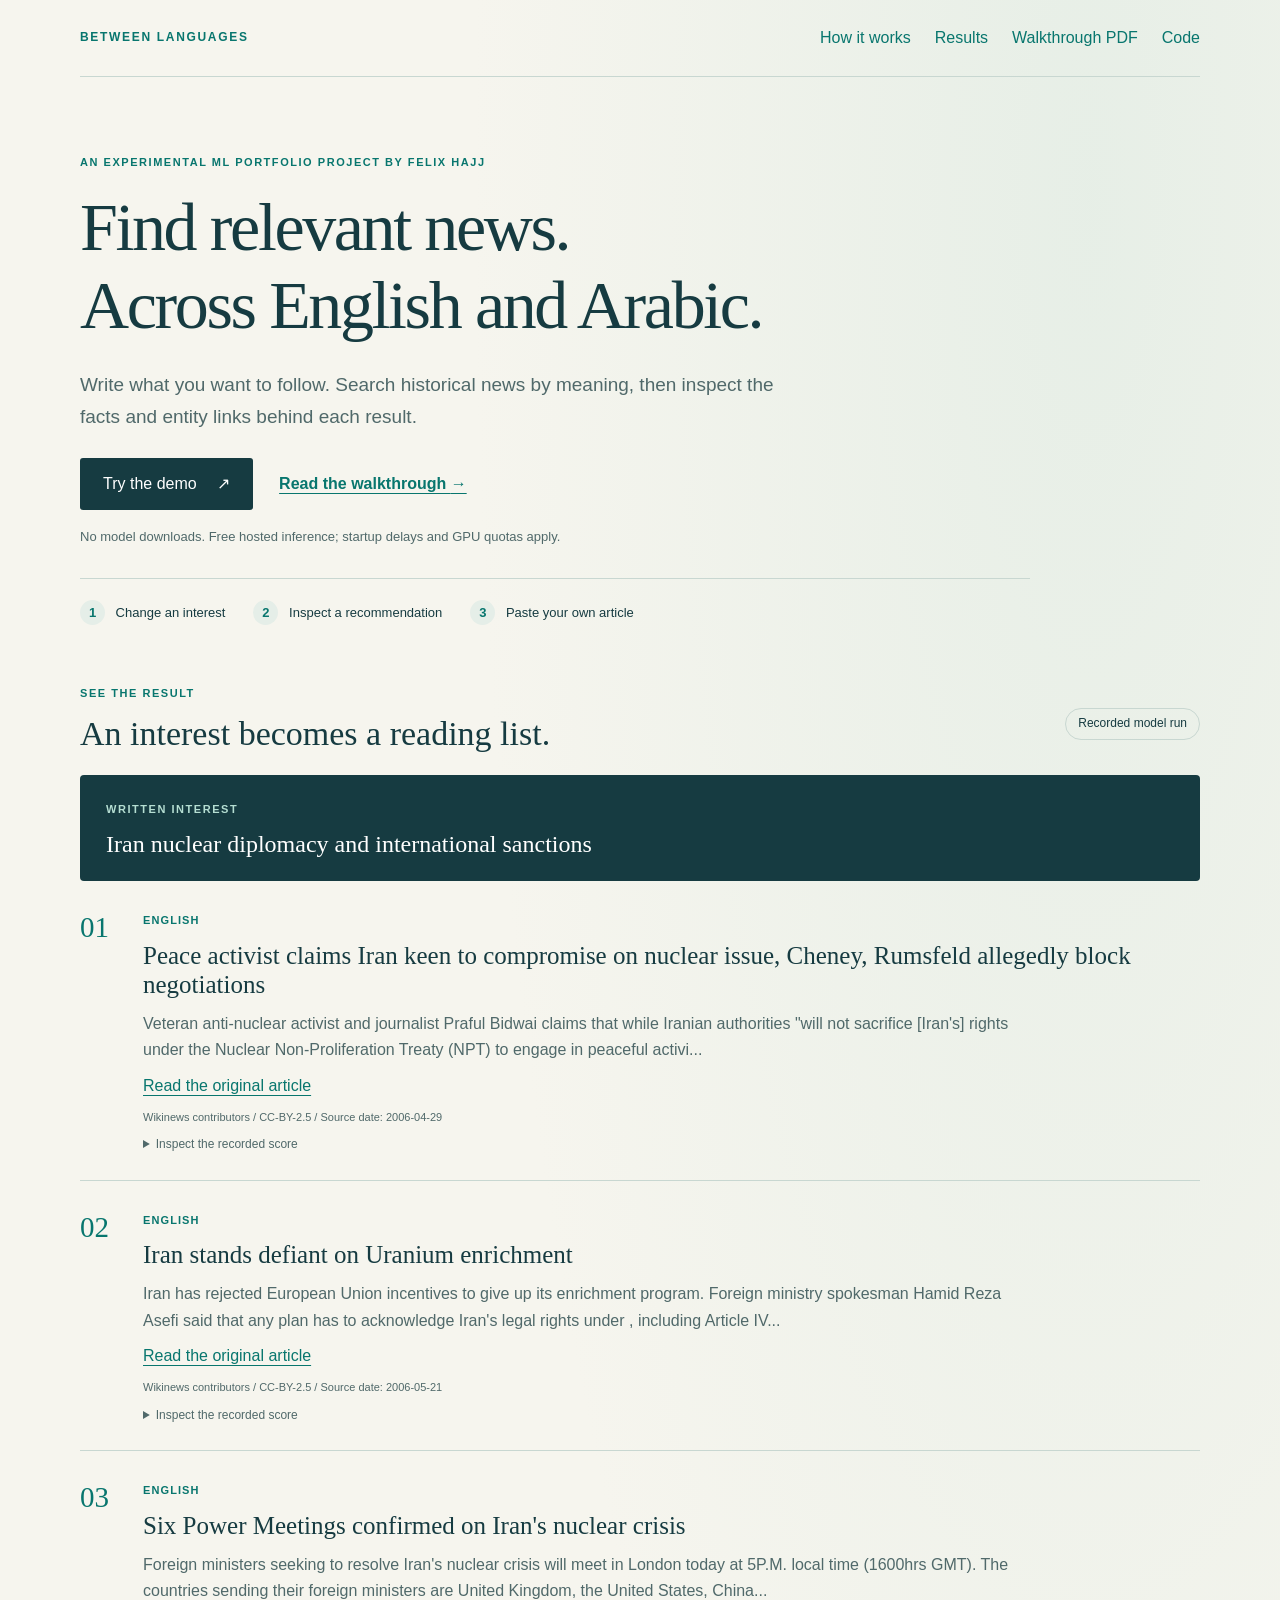
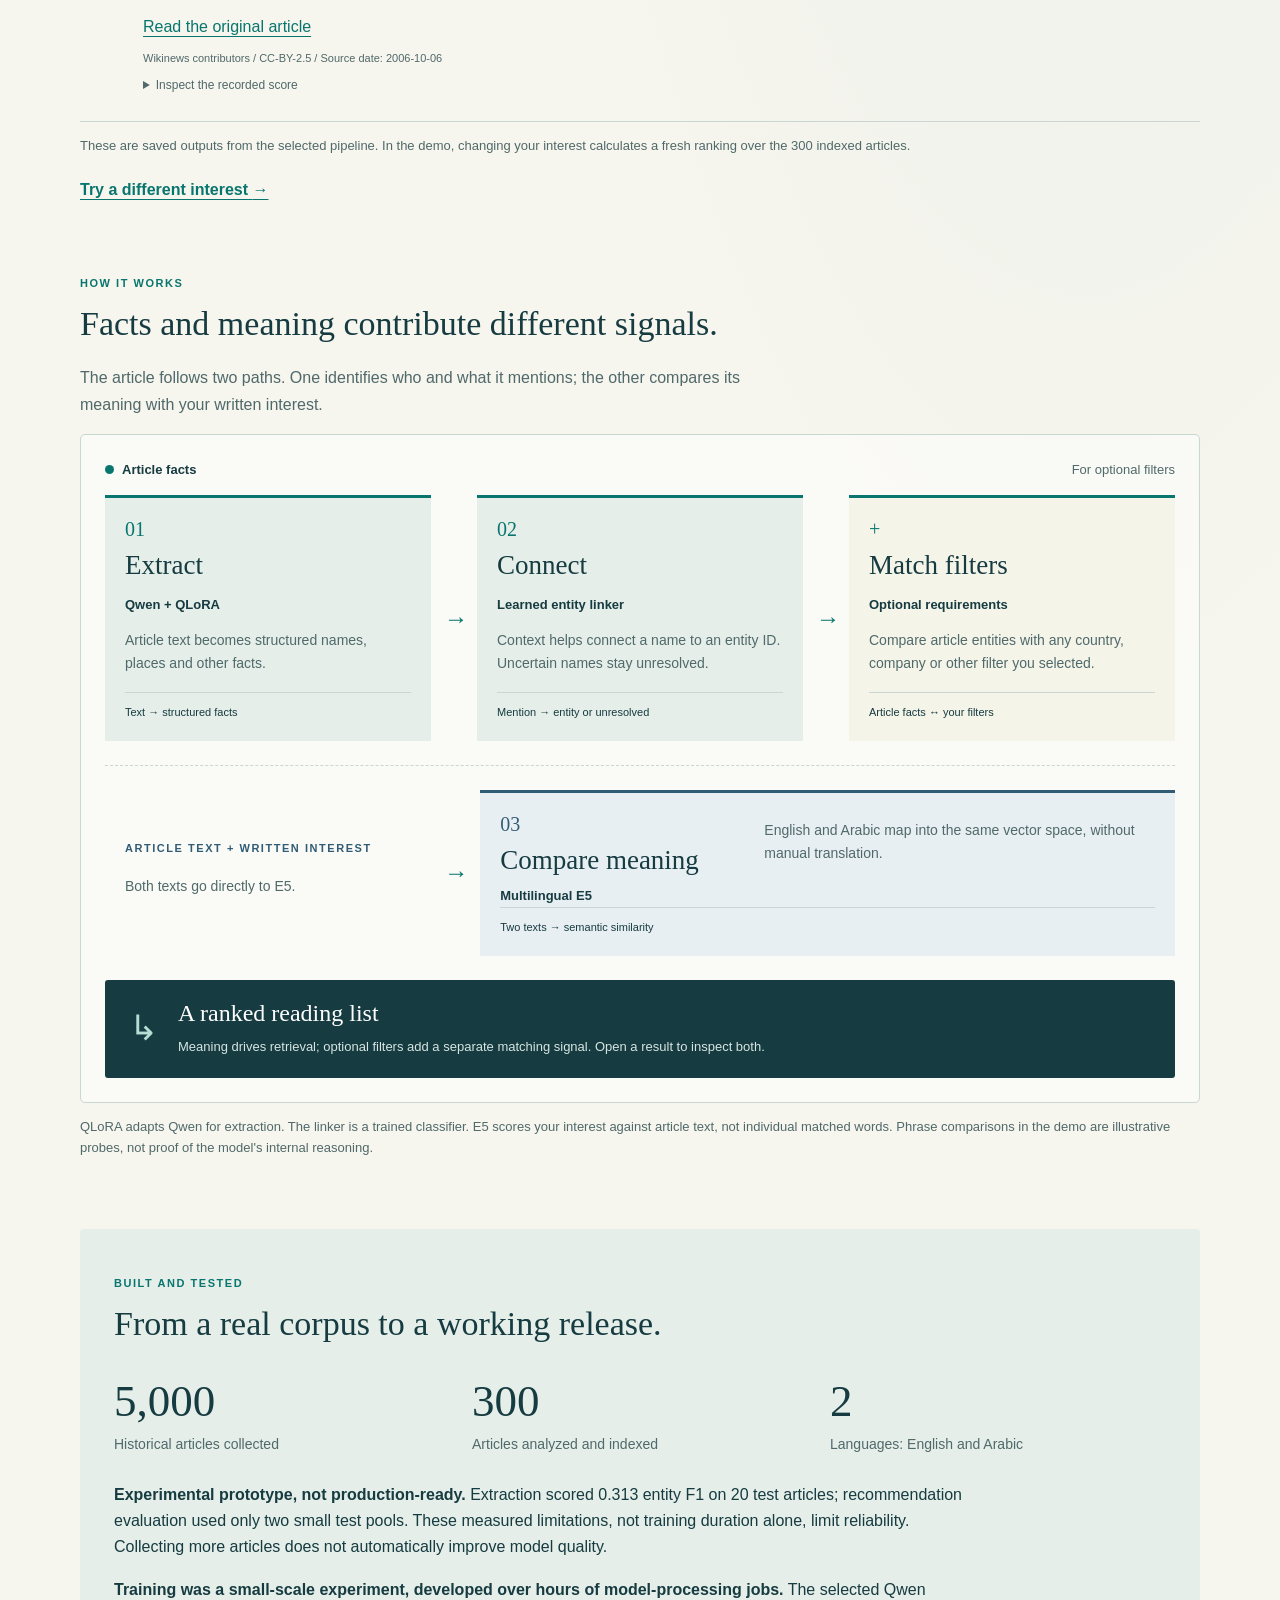
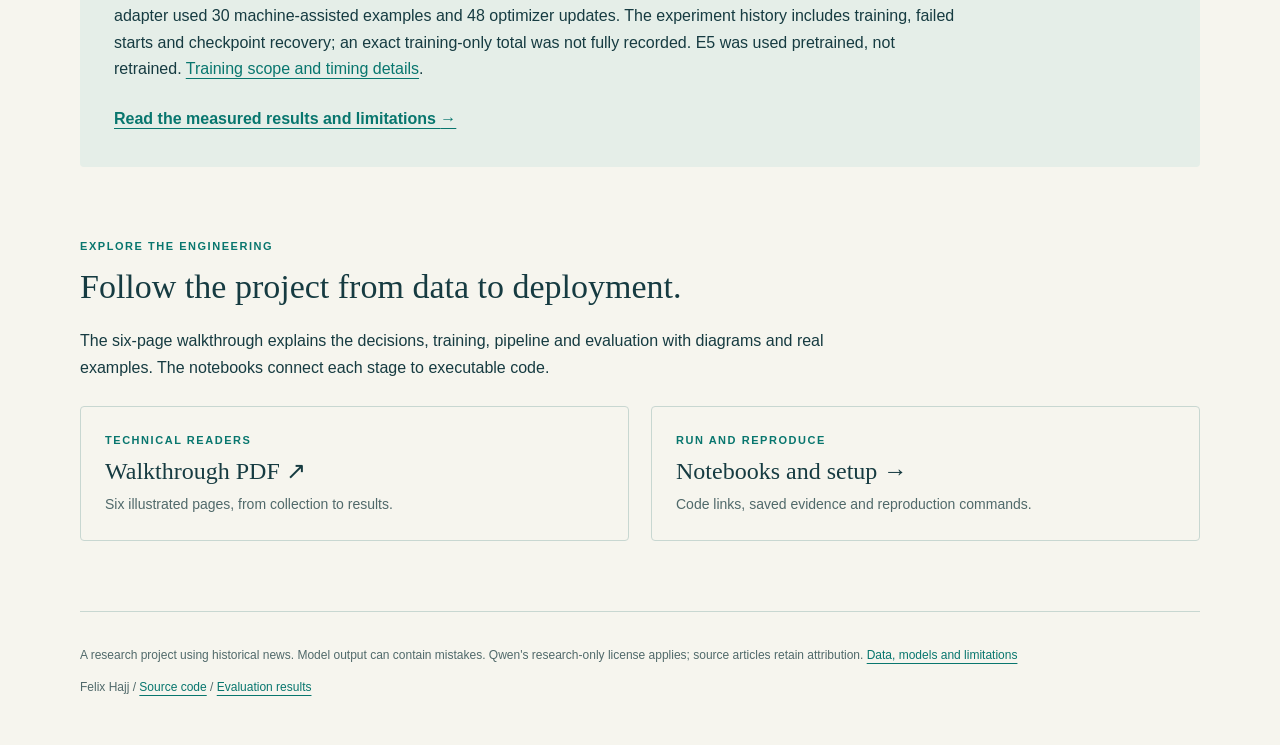
==== commit 6b1110a0: "Clarify hours-long experiment history and incomplete training timers" ====
--- a/docs/index.html
+++ b/docs/index.html
@@ -42,7 +42,7 @@
       <div class="ranking-output"><span class="merge-symbol" aria-hidden="true">&#8627;</span><div><strong>A ranked reading list</strong><p>Meaning drives retrieval; optional filters add a separate matching signal. Open a result to inspect both.</p></div></div>
     </div><p class="small">QLoRA adapts Qwen for extraction. The linker is a trained classifier. E5 scores your interest against article text, not individual matched words. Phrase comparisons in the demo are illustrative probes, not proof of the model's internal reasoning.</p>
   </section>
-  <section class="evidence" aria-labelledby="evidence-title"><p class="eyebrow">Built and tested</p><h2 id="evidence-title">From a real corpus to a working release.</h2><div class="numbers"><div class="number"><strong id="corpus-count">5,000</strong><span>Historical articles collected</span></div><div class="number"><strong id="release-count">300</strong><span>Articles analyzed and indexed</span></div><div class="number"><strong>2</strong><span>Languages: English and Arabic</span></div></div><p><strong>Experimental prototype, not production-ready.</strong> Extraction scored 0.313 entity F1 on 20 test articles; recommendation evaluation used only two small test pools. These measured limitations, not training duration alone, limit reliability. Collecting more articles does not automatically improve model quality.</p><p><strong>Small-scale Qwen training:</strong> 30 machine-assisted examples and 48 optimizer updates. Saved session logs total about 9.7 minutes, including loading and saving. Forced stops were not fully timed, so this is <strong>not the complete training duration</strong> or total project processing time. <a href="results.html#training-scope-and-time">Training scope and timing details</a>.</p><a class="text-action" href="results.html">Read the measured results and limitations <span aria-hidden="true">&#8594;</span></a></section>
+  <section class="evidence" aria-labelledby="evidence-title"><p class="eyebrow">Built and tested</p><h2 id="evidence-title">From a real corpus to a working release.</h2><div class="numbers"><div class="number"><strong id="corpus-count">5,000</strong><span>Historical articles collected</span></div><div class="number"><strong id="release-count">300</strong><span>Articles analyzed and indexed</span></div><div class="number"><strong>2</strong><span>Languages: English and Arabic</span></div></div><p><strong>Experimental prototype, not production-ready.</strong> Extraction scored 0.313 entity F1 on 20 test articles; recommendation evaluation used only two small test pools. These measured limitations, not training duration alone, limit reliability. Collecting more articles does not automatically improve model quality.</p><p><strong>Training was a small-scale experiment, developed over hours of model-processing jobs.</strong> The selected Qwen adapter used 30 machine-assisted examples and 48 optimizer updates. The experiment history includes training, failed starts and checkpoint recovery; an exact training-only total was not fully recorded. E5 was used pretrained, not retrained. <a href="results.html#training-scope-and-time">Training scope and timing details</a>.</p><a class="text-action" href="results.html">Read the measured results and limitations <span aria-hidden="true">&#8594;</span></a></section>
   <section class="closing" aria-labelledby="explore-title"><p class="eyebrow">Explore the engineering</p><h2 id="explore-title">Follow the project from data to deployment.</h2><p>The six-page walkthrough explains the decisions, training, pipeline and evaluation with diagrams and real examples. The notebooks connect each stage to executable code.</p><div class="explore-grid"><a class="explore-card" href="walkthrough.pdf"><span class="eyebrow">Technical readers</span><strong>Walkthrough PDF <span aria-hidden="true">&#8599;</span></strong><span>Six illustrated pages, from collection to results.</span></a><a class="explore-card" href="guide.html"><span class="eyebrow">Run and reproduce</span><strong>Notebooks and setup <span aria-hidden="true">&#8594;</span></strong><span>Code links, saved evidence and reproduction commands.</span></a></div></section>
 </main>
 <footer><p>A research project using historical news. Model output can contain mistakes. Qwen's research-only license applies; source articles retain attribution. <a href="model-card.html">Data, models and limitations</a></p><p>Felix Hajj / <a href="https://github.com/felixhajj/multilingual-news-recommender">Source code</a> / <a href="results.html">Evaluation results</a></p></footer><script src="site.js"></script>
